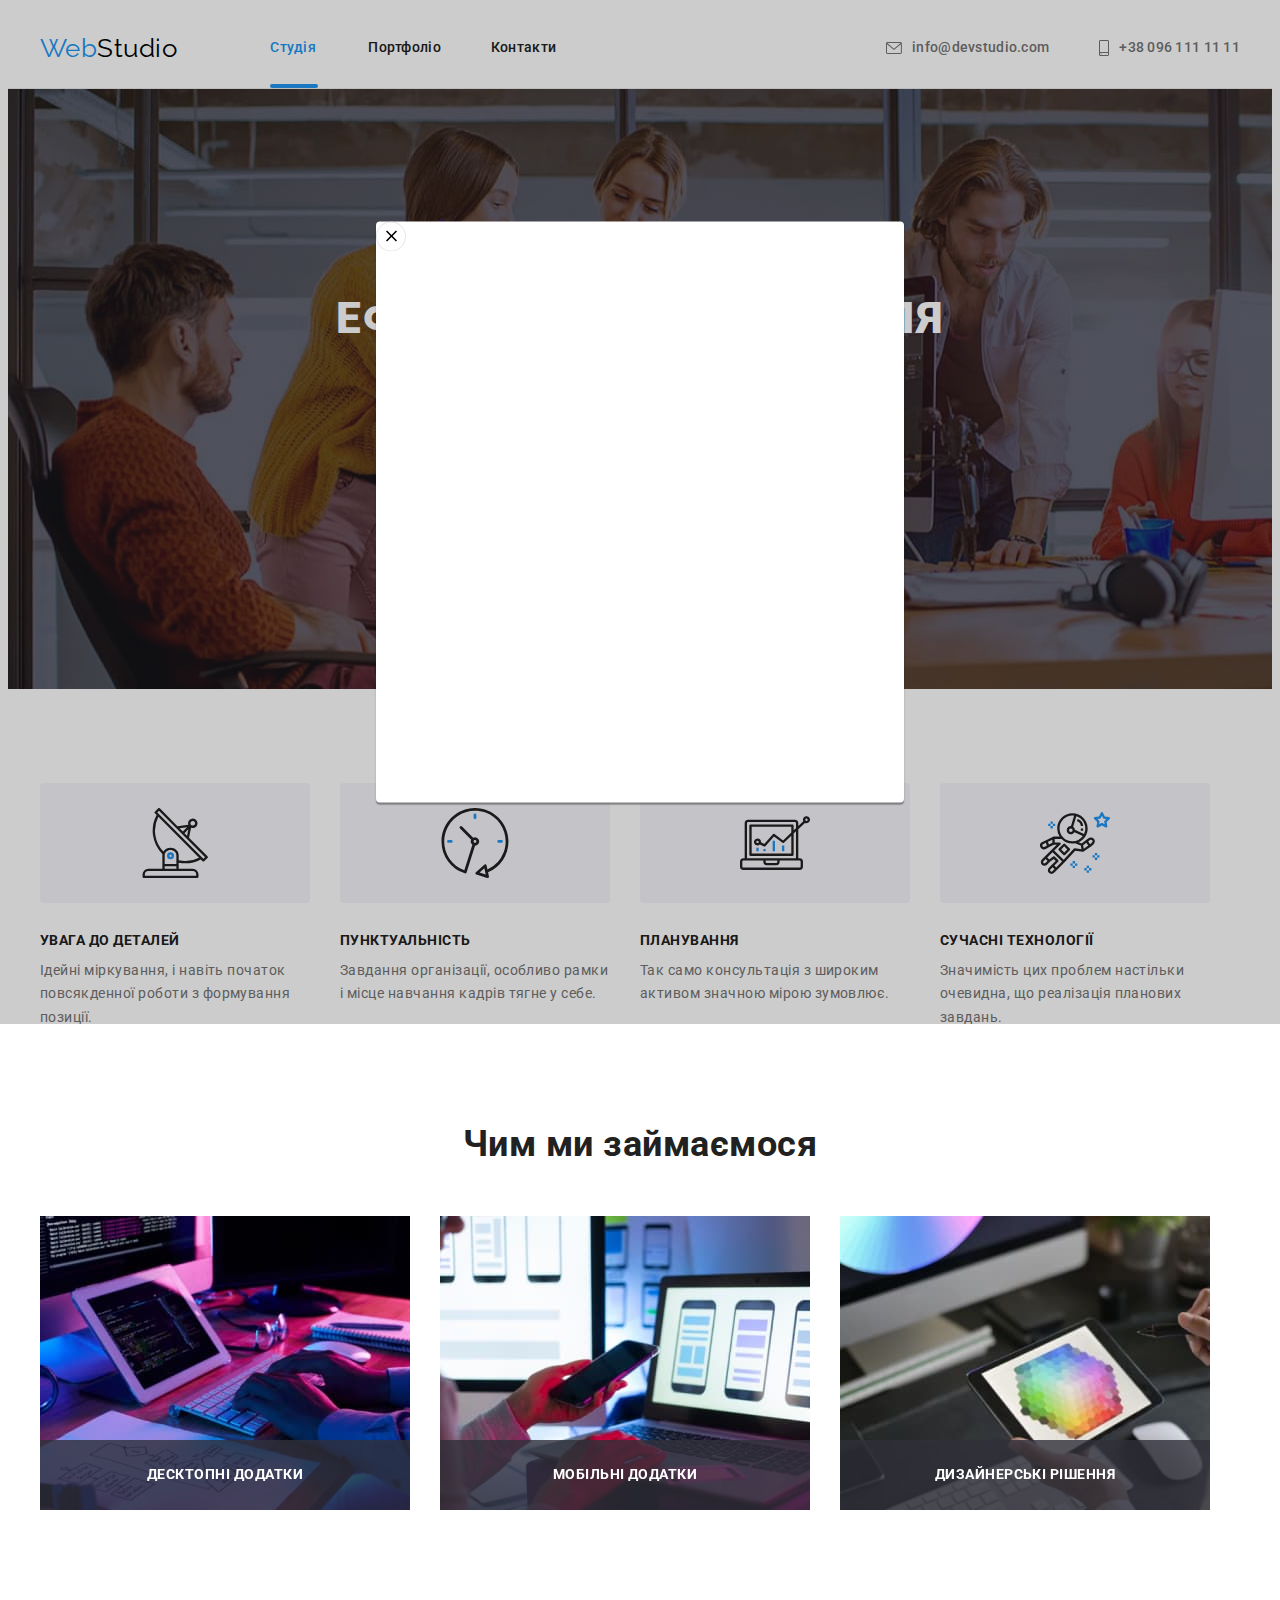
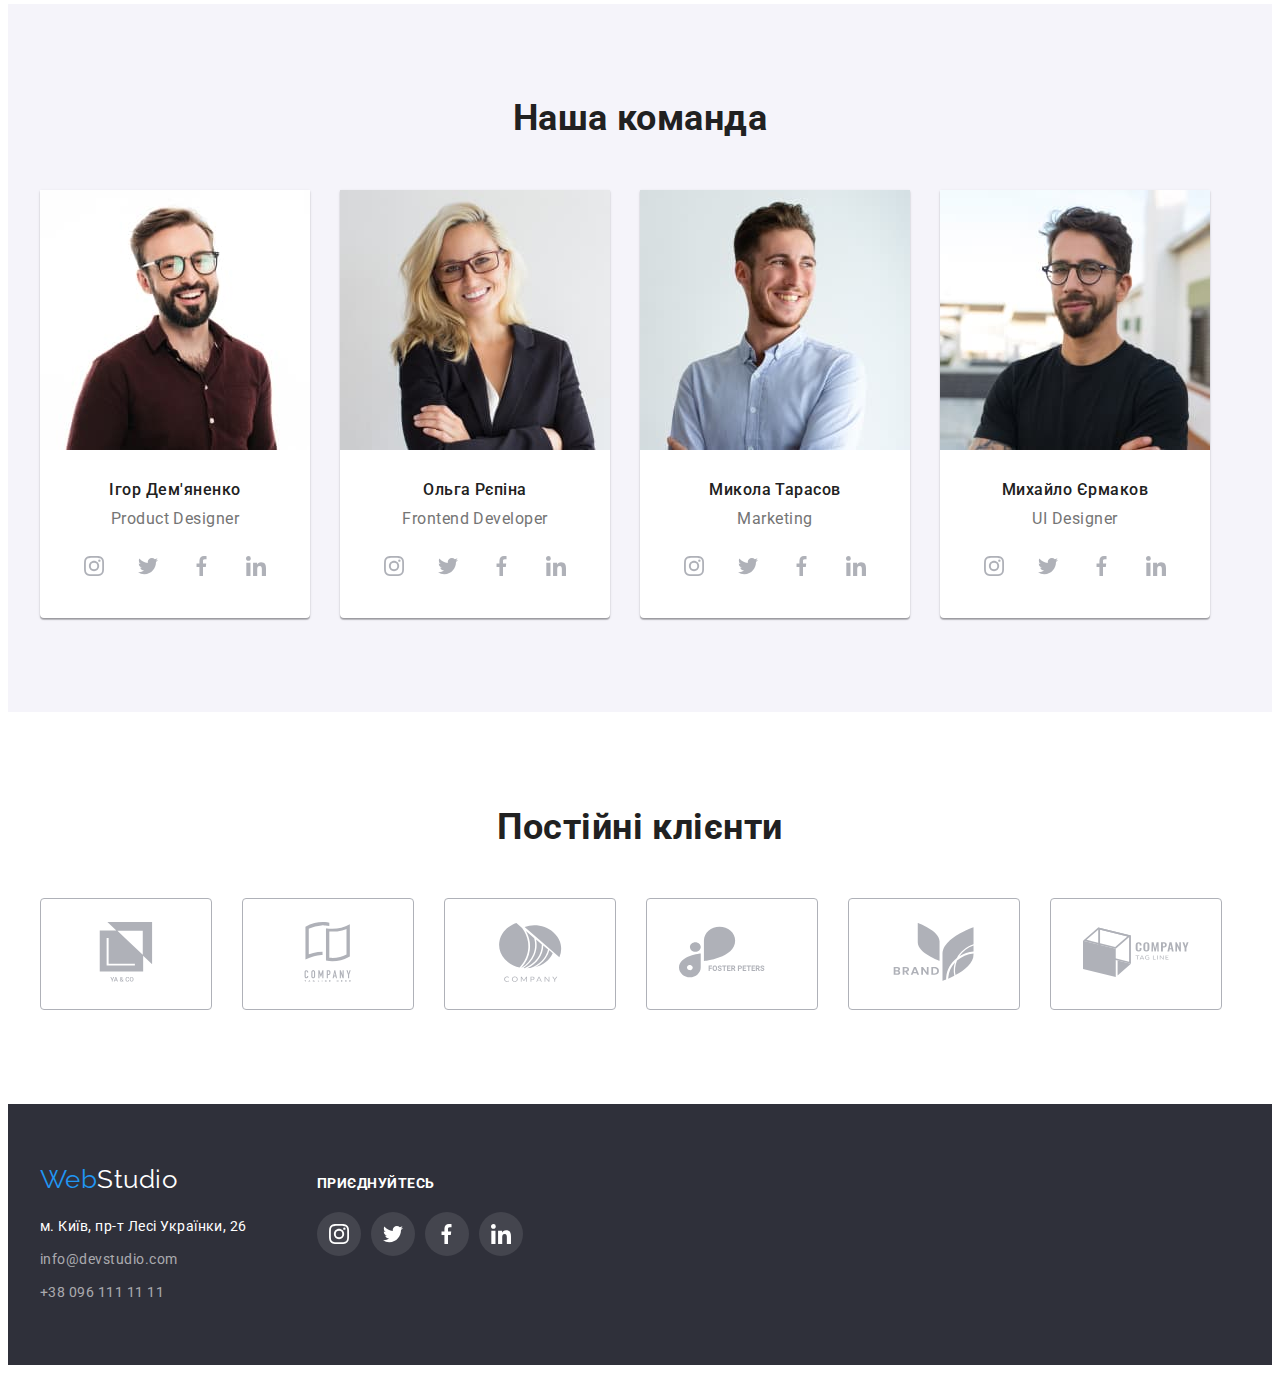
==== index.html @ 7e747784 "Сделал модальное окно с фоном. Поменял цвет у иконки непосредственно в файле   icons.svg" ====
<!DOCTYPE html>
<html lang="uk">

<head>
    <meta charset="UTF-8">
    <meta http-equiv="X-UA-Compatible" content="IE=edge">
    <meta name="viewport" content="width=device-width, initial-scale=1.0">
    <title>Студія</title>
    <link
        href="https://fonts.googleapis.com/css2?family=Raleway:wght@700&family=Roboto:wght@400;500;700;900&display=swap"
        rel="stylesheet">
    <link rel="stylesheet" href="https://cdnjs.cloudflare.com/ajax/libs/modern-normalize/1.1.0/modern-normalize.min.css"
        integrity="sha512-wpPYUAdjBVSE4KJnH1VR1HeZfpl1ub8YT/NKx4PuQ5NmX2tKuGu6U/JRp5y+Y8XG2tV+wKQpNHVUX03MfMFn9Q=="
        crossorigin="anonymous" referrerpolicy="no-referrer" />
    <link rel="stylesheet" href="./css/styles.css">
</head>

<body class="page">
    <header class="page-header">
        <div class="container container-header">
            <a href="/" class="logo">
                Web<span class="logo-black">Studio</span>
            </a>

            <nav class="nav-header">
                <ul class="site-nav">
                    <li class="item item-studio"><a href="./index.html" class="link-current">Студія</a></li>
                    <li class="item"><a href="./portfolio.html">Портфоліо</a></li>
                    <li class="item"><a href="#">Контакти</a></li>
                </ul>
            </nav>
            <ul class="contacts-list">
                <li class="item">
                    <a class="link-mail-header" href="mailto:info@devstudio.com">
                        <svg class="header-mail" width="16px" height="12px">
                            <use href="./images/icons.svg#envelope"></use>
                        </svg>info@devstudio.com
                    </a>
                </li>
                <li class="item">
                    <a href="tel:+380961111111"><svg class="header-tel" width="10px" height="16px">
                            <use href="./images/icons.svg#smartphone"></use>
                        </svg>+38 096 111 11 11</a>
                </li>
            </ul>
        </div>
    </header>

    <main>

        <section class="hero section">
            <div class="container">
                <h1 class="hero-title">Ефективні рішення для<br> вашого бізнесу</h1>
                <button class="hero-button" type="button">Замовити послугу</button>
            </div>
        </section>

        <section class="features section">
            <div class="container">
                <h2 hidden>Особливості</h2>
                <ul class="features-list">
                    <li class="feature-item">
                        <div class="feature-link">
                            <svg width="70px" height="70px">
                                <use href="./images/icons.svg#antenna"></use>
                            </svg>
                        </div>
                        <h3 class="title">УВАГА ДО ДЕТАЛЕЙ</h3>
                        <p class="text">
                            Ідейні міркування, і навіть початок повсякденної роботи з формування позиції.
                        </p>
                    </li>
                    <li class="feature-item">
                        <div class="feature-link">
                            <svg width="70px" height="70px">
                                <use href="./images/icons.svg#clock"></use>
                            </svg>
                        </div>
                        <h3 class="title">ПУНКТУАЛЬНІСТЬ</h3>
                        <p class="text">
                            Завдання організації, особливо рамки і місце навчання кадрів тягне у себе.
                        </p>
                    </li>
                    <li class="feature-item">
                        <div class="feature-link">
                            <svg width="70px" height="70px">
                                <use href="./images/icons.svg#diagram"></use>
                            </svg>
                        </div>
                        <h3 class="title">ПЛАНУВАННЯ</h3>
                        <p class="text">
                            Так само консультація з широким активом значною мірою зумовлює.
                        </p>
                    </li>
                    <li class="feature-item">
                        <div class="feature-link">
                            <svg width="70px" height="70px">
                                <use href="./images/icons.svg#astronaut"></use>
                            </svg>
                        </div>
                        <h3 class="title">СУЧАСНІ ТЕХНОЛОГІЇ</h3>
                        <p class="text">
                            Значимість цих проблем настільки очевидна, що реалізація планових завдань.
                        </p>
                    </li>
                </ul>
            </div>
        </section>

        <div class="backdrop-hero">
            <div class="modal-hero">
                <svg class="modal-close" width="30px" height="30px">
                    <use href="./images/icons.svg#close"></use>
                </svg></div>
        </div>

        <section class="section-works section">
            <div class="container">
                <h2 class="section-title">Чим ми займаємося</h2>
                <ul class="list-works">
                    <li class="item location-works-text">
                        <img class="img-works" src="./images/scheme.jpg" alt="схема" width="370">
                        <p class="works-text">десктопні додатки</p>
                    </li>
                    <li class="item location-works-text">
                        <img class="img-works" src="./images/smartphone.jpg" alt="смартфон" width="370">
                        <p class="works-text">мобільні додатки</p>
                    </li>
                    <li class="item location-works-text">
                        <img class="img-works" src="./images/colors.jpg" alt="кольори" width="370">
                        <p class="works-text">дизайнерські рішення</p>
                    </li>
                </ul>
            </div>
        </section>

        <section class="section-staff section">
            <div class="container">
                <h2 class="section-title">Наша команда</h2>
                <ul class="staff">
                    <li class="item">
                        <img class="img-team" src="./images/demyanenko.jpg" alt="Ігор Дем'яненко" width="270">
                        <div class="staff-demyanenko">
                            <h3 class="staff-title">Ігор Дем'яненко</h3>
                            <p lang="en" class="text">
                                Product Designer
                            </p>
                            <ul class="list-icon">
                                <li>
                                    <a class="link-icon" href="#">
                                        <svg class="staff-icon" width="20px" height="20px">
                                            <use href="./images/icons.svg#instagram"></use>
                                        </svg>
                                    </a>
                                </li>
                                <li>
                                    <a class="link-icon" href="#">
                                        <svg class="staff-icon" width="20px" height="20px">
                                            <use href="./images/icons.svg#twitter"></use>
                                        </svg>
                                    </a>
                                </li>
                                <li>
                                    <a class="link-icon" href="#">
                                        <svg class="staff-icon" width="20px" height="20px">
                                            <use href="./images/icons.svg#facebook"></use>
                                        </svg>
                                    </a>
                                </li>
                                <li>
                                    <a class="link-icon" href="#">
                                        <svg class="staff-icon" width="20px" height="20px">
                                            <use href="./images/icons.svg#linkedin"></use>
                                        </svg>
                                    </a>
                                </li>
                            </ul>
                        </div>
                    </li>
                    <li class="item">
                        <img class="img-team" src="./images/repina.jpg" alt="Ольга Рєпіна" width="270">
                        <div class="staff-repina">
                            <h3 class="staff-title">Ольга Рєпіна</h3>
                            <p lang="en" class="text">
                                Frontend Developer
                            </p>
                            <ul class="list-icon">
                                <li>
                                    <a class="link-icon" href="#">
                                        <svg class="staff-icon" width="20px" height="20px">
                                            <use href="./images/icons.svg#instagram"></use>
                                        </svg>
                                    </a>
                                </li>
                                <li>
                                    <a class="link-icon" href="#">
                                        <svg class="staff-icon" width="20px" height="20px">
                                            <use href="./images/icons.svg#twitter"></use>
                                        </svg>
                                    </a>
                                </li>
                                <li>
                                    <a class="link-icon" href="#">
                                        <svg class="staff-icon" width="20px" height="20px">
                                            <use href="./images/icons.svg#facebook"></use>
                                        </svg>
                                    </a>
                                </li>
                                <li>
                                    <a class="link-icon" href="#">
                                        <svg class="staff-icon" width="20px" height="20px">
                                            <use href="./images/icons.svg#linkedin"></use>
                                        </svg>
                                    </a>
                                </li>
                            </ul>
                        </div>
                    </li>
                    <li class="item">
                        <img class="img-team" src="./images/tarasov.jpg" alt="Микола Тарасов" width="270">
                        <div class="staff-tarasov">
                            <h3 class="staff-title">Микола Тарасов</h3>
                            <p lang="en" class="text">
                                Marketing
                            </p>
                            <ul class="list-icon">
                                <li>
                                    <a class="link-icon" href="#">
                                        <svg class="staff-icon" width="20px" height="20px">
                                            <use href="./images/icons.svg#instagram"></use>
                                        </svg>
                                    </a>
                                </li>
                                <li>
                                    <a class="link-icon" href="#">
                                        <svg class="staff-icon" width="20px" height="20px">
                                            <use href="./images/icons.svg#twitter"></use>
                                        </svg>
                                    </a>
                                </li>
                                <li>
                                    <a class="link-icon" href="#">
                                        <svg class="staff-icon" width="20px" height="20px">
                                            <use href="./images/icons.svg#facebook"></use>
                                        </svg>
                                    </a>
                                </li>
                                <li>
                                    <a class="link-icon" href="#">
                                        <svg class="staff-icon" width="20px" height="20px">
                                            <use href="./images/icons.svg#linkedin"></use>
                                        </svg>
                                    </a>
                                </li>
                            </ul>
                        </div>
                    </li>
                    <li class="item">
                        <img class="img-team" src="./images/ermakov.jpg" alt="Михайло Єрмаков" width="270">
                        <div class="staff-ermakov">
                            <h3 class="staff-title">Михайло Єрмаков</h3>
                            <p lang="en" class="text">
                                UI Designer
                            </p>
                            <ul class="list-icon">
                                <li>
                                    <a class="link-icon" href="#">
                                        <svg class="staff-icon" width="20px" height="20px">
                                            <use href="./images/icons.svg#instagram"></use>
                                        </svg>
                                    </a>
                                </li>
                                <li>
                                    <a class="link-icon" href="#">
                                        <svg class="staff-icon" width="20px" height="20px">
                                            <use href="./images/icons.svg#twitter"></use>
                                        </svg>
                                    </a>
                                </li>
                                <li>
                                    <a class="link-icon" href="#">
                                        <svg class="staff-icon" width="20px" height="20px">
                                            <use href="./images/icons.svg#facebook"></use>
                                        </svg>
                                    </a>
                                </li>
                                <li>
                                    <a class="link-icon" href="#">
                                        <svg class="staff-icon" width="20px" height="20px">
                                            <use href="./images/icons.svg#linkedin"></use>
                                        </svg>
                                    </a>
                                </li>
                            </ul>
                        </div>
                    </li>
                </ul>
            </div>
        </section>

        <section class="section-clients section">
            <div class="container">
                <h2 class="clients-title">Постійні клієнти</h2>
                <ul class="list-clients">
                    <li>
                        <a class="clients-link" href="#">
                            <svg class="clients-icon" width="106px" height="60px">
                                <use href="./images/icons.svg#yaco"></use>
                            </svg>
                        </a>
                    </li>
                    <li>
                        <a class="clients-link" href="#">
                            <svg class="clients-icon" width="106px" height="60px">
                                <use href="./images/icons.svg#tag-company"></use>
                            </svg>
                        </a>
                    </li>
                    <li>
                        <a class="clients-link" href="#">
                            <svg class="clients-icon" width="106px" height="60px">
                                <use href="./images/icons.svg#ellipse-company"></use>
                            </svg>
                        </a>
                    </li>
                    <li>
                        <a class="clients-link" href="#">
                            <svg class="clients-icon" width="106px" height="60px">
                                <use href="./images/icons.svg#foster"></use>
                            </svg>
                        </a>
                    </li>
                    <li>
                        <a class="clients-link" href="#">
                            <svg class="clients-icon" width="106px" height="60px">
                                <use href="./images/icons.svg#brand"></use>
                            </svg>
                        </a>
                    </li>
                    <li>
                        <a class="clients-link" href="#">
                            <svg class="clients-icon" width="106px" height="60px">
                                <use href="./images/icons.svg#tag-line"></use>
                            </svg>
                        </a>
                    </li>
                </ul>
            </div>
        </section>

    </main>

    <footer class="section-footer">
        <div class="container footer-container">
            <div class="footer-contacts">
                <a href="" class="logo logo-footer">
                    Web<span class="logo-white">Studio</span>
                </a>
                <address class="footer-address">

                    <ul class="list-contacts">
                        <li class="footer-map">
                            <a href="https://goo.gl/maps/t1buDER9LV2HcAk2A" target="_blank" rel="noopener noreferrer"
                                class="link-map">м. Київ,
                                пр-т Лесі Українки, 26</a>
                        </li>
                        <li class="footer-mail">
                            <a href="mailto:info@devstudio.com" class="link">info@devstudio.com</a>
                        </li>
                        <li class="footer-phone">
                            <a href="tel:+380961111111" class="link">+38 096 111 11 11</a>
                        </li>
                    </ul>

                </address>
            </div>
            <div>
                <p class="footer-title">приєднуйтесь</p>
                <ul class="footer-list-icon">
                    <li>
                        <a class="footer-link-icon" href="#">
                            <svg class="footer-icon" width="20px" height="20px">
                                <use href="./images/icons.svg#instagram"></use>
                            </svg>
                        </a>
                    </li>
                    <li>
                        <a class="footer-link-icon" href="#">
                            <svg class="footer-icon" width="20px" height="20px">
                                <use href="./images/icons.svg#twitter"></use>
                            </svg>
                        </a>
                    </li>
                    <li>
                        <a class="footer-link-icon" href="#">
                            <svg class="footer-icon" width="20px" height="20px">
                                <use href="./images/icons.svg#facebook"></use>
                            </svg>
                        </a>
                    </li>
                    <li>
                        <a class="footer-link-icon" href="#">
                            <svg class="footer-icon" width="20px" height="20px">
                                <use href="./images/icons.svg#linkedin"></use>
                            </svg>
                        </a>
                    </li>
                </ul>
            </div>
        </div>
    </footer>

</body>

</html>
---- css/styles.css ----
/* цвет основного текста #212121 */
/* вторичный цвет текста #757575 */
:root {
    --primary-text-color: #757575;
    --title-text-color: #212121;
    --accent-color: #2196F3;
    --button-bg-color: #F5F4FA;
    --button-accent-color: #FFFFFF;
    --hero-bg-color: #2F303A;
    --primary-white-color: #F5F5F5;
    --overlay-hero: rgba(47, 48, 58, 0.4);
    --icon-feature: #F5F4FA;
    --icon-staff: #AFB1B8;
    --icon-bg-hover: #2196F3;
    --icon-accent: #FFFFFF;
}

h1,
h2,
h3,
h4,
h5,
h6,
p {
    margin: 0;
}

.img-works,
.img-team,
.img-filter {
    display: block;
}

ul {
    margin: 0;
    padding: 0;
    list-style: none;
}

.section {
    padding-top: 94px;
    padding-bottom: 94px;
}

.page {
    color: var(--primary-text-color);

    font-family: Roboto, sans-serif;
    letter-spacing: 0.03em;
}

.container {
    width: 1200px;
    padding-left: 15px;
    padding-right: 15px;
    margin: 0 auto;
}

.logo {
    color: var(--accent-color);

    font-family: Raleway, sans-serif;

    font-size: 26px;
    line-height: 1.19;

    text-decoration: none;
}

.logo .logo-black {
    color: #000000;
}

.logo .logo-white {
    color: #FFFFFF;
}

/* Site nav */

.page-header {
    border-bottom: 1px solid #ECECEC;
}

.container-header {
    display: flex;
    align-items: center;
}

.nav-header {
    margin-left: 93px;
}

.site-nav {
    display: flex;
}

.site-nav .item:not(:last-child) {
    margin-right: 50px;
}

.site-nav a {
    display: block;
    padding-top: 32px;
    padding-bottom: 28px;
    color: var(--title-text-color);

    font-weight: 500;
    font-size: 14px;
    line-height: 1.14;
    letter-spacing: 0.02em;

    text-decoration: none;

    transition-property: color;
    transition-duration: 250ms;
    transition-timing-function: cubic-bezier(0.4, 0, 0.2, 1);
}

.site-nav a:hover,
.site-nav a:focus,
.site-nav a:active {
    color: var(--accent-color);
    outline: none;
}

.site-nav .link-current {
    color: var(--accent-color);
}

.item-studio::after {
    content: "";
    width: 48px;
    height: 4px;
    background-size: contain;
}

.item-portfolio::after {
    content: "";
    width: 78px;
    height: 4px;
    background-size: contain;
}

.item-portfolio::after,
.item-studio::after {
    background-image: url(../images/hover.svg);
    display: block;
}

.contacts-list {
    display: flex;
    margin-left: auto;
}

.contacts-list .item+.item {
    margin-left: 50px;
}

.contacts-list a {
    display: flex;
    align-items: center;
    padding-top: 32px;
    padding-bottom: 32px;
    color: var(--primary-text-color);

    font-weight: 500;
    font-size: 14px;
    line-height: 1.14;
    letter-spacing: 0.02em;

    text-decoration: none;

    transition-property: color;
    transition-duration: 250ms;
    transition-timing-function: cubic-bezier(0.4, 0, 0.2, 1);
}

.header-mail,
.header-tel {
    fill: var(--primary-text-color);
    margin-right: 10px;

    transition-property: fill;
    transition-duration: 250ms;
    transition-timing-function: cubic-bezier(0.4, 0, 0.2, 1);
}

.contacts-list a:hover,
.contacts-list a:focus,
.contacts-list a:active {
    color: var(--accent-color);
    outline: none;
}

.contacts-list a:hover .header-mail,
.contacts-list a:hover .header-tel {
    fill: currentColor;
}

.contacts-list a:focus .header-mail,
.contacts-list a:focus .header-tel {
    fill: currentColor;
}

/* Hero */

.hero {
    max-width: 1600px;
    margin-left: auto;
    margin-right: auto;
    background-image: linear-gradient(to right,
            var(--overlay-hero),
            var(--overlay-hero)),
        url(../images/discussion.jpg);
    background-color: var(--hero-bg-color);
    text-align: center;
    padding-top: 200px;
    padding-bottom: 200px;
}

.hero-title {
    margin-bottom: 30px;
    color: var(--button-accent-color);

    font-weight: 900;
    font-size: 44px;
    line-height: 1.36;

    text-align: center;
    letter-spacing: 0.06em;
    text-transform: uppercase;
}

.hero-button {
    border-radius: 4px;
    padding: 10px 32px;
    min-width: 216px;
    border: 0px;

    font-weight: 700;
    font-size: 16px;
    line-height: 1.87;

    letter-spacing: 0.06em;

    cursor: pointer;
}

/* Features */

.features-list {
    display: flex;
}

.feature-item {
    width: 270px;
}

.features-list .feature-item+.feature-item {
    margin-left: 30px;
}

.feature-link {
    display: flex;
    align-items: center;
    justify-content: center;
    padding: 25px 100px;
    margin-bottom: 30px;

    background: var(--icon-feature);
    border-radius: 4px;
}

.features-list .title {
    margin-bottom: 10px;
    color: var(--title-text-color);

    font-size: 14px;
    line-height: 1.14;
}

.features-list .text {

    font-weight: 400;
    font-size: 14px;
    line-height: 1.71;
}

.backdrop-hero {
    position: fixed;
    top: 0;
    left: 0;
    width: 100%;
    height: 1024px;
    background-color: rgba(0, 0, 0, 0.2);
}

.modal-hero {
    position: absolute;

    top: 50%;
    left: 50%;

    transform: translate(-50%, -50%);

    width: 528px;
    height: 581px;
    border-radius: 4px;

    background-color: var(--button-accent-color);
    
    box-shadow: 0px 2px 1px rgba(0, 0, 0, 0.2), 0px 1px 1px rgba(0, 0, 0, 0.14), 0px 1px 3px rgba(0, 0, 0, 0.12);
}

/* works and Staff */

.section-works {
    padding-top: 0px;
}

.list-works {
    display: flex;
}

.list-works .item+.item {
    margin-left: 30px;
}

.list-works .item {
    display: block;
}

.location-works-text {
    position: relative;
}

.works-text {
    color: var(--icon-accent);
    padding: 27px 0px;

    font-family: Roboto;
    font-weight: 700;
    font-size: 14px;
    line-height: 1.14;
    text-transform: uppercase;
    background-color: rgba(47, 48, 58, 0.8);

    width: 370px;
    
    text-align: center;

    position: absolute;
    bottom: 0px;
}

.section-staff {
    background-color: var(--button-bg-color);
}

.section-title {
    margin-bottom: 50px;
    color: var(--title-text-color);

    font-size: 36px;
    line-height: 1.16;
    text-align: center;
}

.staff {
    display: flex;
    gap: 30px;
}

.staff .item {
    background: #FFFFFF;

    box-shadow: 0px 1px 3px rgba(0, 0, 0, 0.12), 0px 1px 1px rgba(0, 0, 0, 0.14), 0px 2px 1px rgba(0, 0, 0, 0.2);
    border-radius: 0px 0px 4px 4px;
    text-align: center;
}

.staff-demyanenko,
.staff-tarasov,
.staff-repina,
.staff-ermakov {
    padding: 30px 0px;
}

.staff .staff-title {
    margin-bottom: 10px;

    color: var(--title-text-color);

    font-weight: 500;
    font-size: 16px;
    line-height: 1.19;

}

.staff .text {
    font-weight: 400;
    font-size: 16px;
    line-height: 1.19;
    margin-bottom: 16px;
}

.list-icon {
    display: flex;
    gap: 10px;
    justify-content: center;
}

.staff-icon {
    fill: var(--icon-staff);

    transition-property: fill;
    transition-duration: 250ms;
    transition-timing-function: cubic-bezier(0.4, 0, 0.2, 1);
}

.link-icon {
    width: 44px;
    height: 44px;
    background-color: #FFFFFF;
    border-radius: 50%;
    display: flex;
    align-items: center;
    justify-content: center;

    transition-property: background-color;
    transition-duration: 250ms;
    transition-timing-function: cubic-bezier(0.4, 0, 0.2, 1);
}

.link-icon:hover,
.link-icon:focus {
    background-color: var(--icon-bg-hover);
    outline: none;
}

.link-icon:hover .staff-icon {
    fill: var(--icon-accent);
}

.link-icon:focus .staff-icon {
    fill: var(--icon-accent);
}

/* Clients */

.clients-title {
    color: var(--title-text-color);

    font-weight: 700;
    font-size: 36px;
    line-height: 1.17;
    text-align: center;
    margin-bottom: 50px;
}

.list-clients {
    display: flex;
    gap: 30px;
}

.clients-link {
    display: block;
    border: 1px solid var(--icon-staff);
    text-align: center;
    padding: 23px 32px;
    border-radius: 4px;

    transition-property: border;
    transition-duration: 250ms;
    transition-timing-function: cubic-bezier(0.4, 0, 0.2, 1);

}

.clients-link:hover,
.clients-link:focus {
    border: 1px solid var(--accent-color);
    outline: none;
}

.clients-icon {
    fill: var(--icon-staff);
    transition-property: fill;
    transition-duration: 250ms;
    transition-timing-function: cubic-bezier(0.4, 0, 0.2, 1);
}

.clients-link:hover .clients-icon {
    fill: var(--accent-color);
}

.clients-link:focus .clients-icon {
    fill: var(--accent-color);
}

/* Button */

.button {
    display: inline-block;
    padding: 6px 22px;
    border-radius: 4px;
    border: 0px;
    color: var(--title-text-color);
    background-color: var(--button-bg-color);

    font-weight: 500;
    font-size: 16px;
    line-height: 1.62;

    letter-spacing: 0.03em;
    cursor: pointer;

    transition-property: color, background-color, box-shadow;
    transition-duration: 250ms;
    transition-timing-function: cubic-bezier(0.4, 0, 0.2, 1);
}

.button:hover,
.button:focus,
.button:active {
    color: var(--button-accent-color);
    background-color: var(--accent-color);
    box-shadow: 0px 2px 2px rgba(0, 0, 0, 0.12), 0px 1px 2px rgba(0, 0, 0, 0.08), 0px 3px 1px rgba(0, 0, 0, 0.1);
    outline: none;
}

.hero-button {
    color: var(--button-accent-color);
    background-color: var(--accent-color);
    outline: none;
}

.button-all {
    padding: 6px 25px;
    min-width: 73px;
}



/* filter */

.filter a {
    text-decoration: none;
}

.filter-link {
    transition-property: box-shadow;
    transition-duration: 250ms;
    transition-timing-function: cubic-bezier(0.4, 0, 0.2, 1);
}

.filter-link:hover,
.filter-link:focus {
    display: block;
    box-shadow: 1px 4px 6px rgba(0, 0, 0, 0.16), 0px 4px 4px rgba(0, 0, 0, 0.06), 0px 1px 1px rgba(0, 0, 0, 0.12);
    outline: none;
}

.filter-title {
    margin-bottom: 4px;
    color: var(--title-text-color);

    font-size: 18px;
    line-height: 2;

    letter-spacing: 0.06em;
}

.filter-text {
    color: var(--primary-text-color);

    font-weight: 400;
    font-size: 16px;
    line-height: 1.87;
    text-decoration: none;
}

.filter-list {
    display: flex;
    justify-content: center;
    gap: 8px;
    margin-bottom: 34px;
}

.filter-images {
    display: flex;
    flex-wrap: wrap;
    gap: 30px;
}

.technoqrack,
.star,
.seafood,
.prime,
.boxes,
.borders,
.edition,
.lab,
.business {
    padding: 20px 24px;
    border-right: 1px solid #EEEEEE;
    border-bottom: 1px solid #EEEEEE;
    border-left: 1px solid #EEEEEE;
}

/* Footer */

.section-footer {
    padding-top: 60px;
    padding-bottom: 60px;
    background-color: var(--hero-bg-color);
}

.footer-container {
    display: flex;
    align-items: baseline;
}

.footer-contacts {
    margin-right: 70px;
}

.logo-footer {
    display: block;
    margin-bottom: 20px;
}

.list-contacts a {
    text-decoration: none;
}

.footer-map,
.footer-mail {
    margin-bottom: 9px;
}

.list-contacts .link-map {
    color: var(--button-accent-color);

    transition-property: color;
    transition-duration: 250ms;
    transition-timing-function: cubic-bezier(0.4, 0, 0.2, 1);
}

.list-contacts .link {
    color: rgba(255, 255, 255, 0.6);

    transition-property: color;
    transition-duration: 250ms;
    transition-timing-function: cubic-bezier(0.4, 0, 0.2, 1);
}

.link-map:hover,
.link:hover,
.link-map:focus,
.link:focus {
    color: var(--accent-color);
}

.list-contacts .link-map,
.list-contacts .link {

    font-style: normal;
    font-weight: 400;
    font-size: 14px;
    line-height: 1.71;
}

.footer-title {
    color: var(--icon-accent);
    font-family: Roboto;
    font-weight: 700;
    font-size: 14px;
    line-height: 1.14;
    text-transform: uppercase;

    margin-bottom: 20px;
}

.footer-list-icon {
    display: flex;
    gap: 10px;
}

.footer-link-icon {
    width: 44px;
    height: 44px;
    background-color: rgba(255, 255, 255, 0.1);
    border-radius: 50%;
    display: flex;
    align-items: center;
    justify-content: center;

    transition-property: background-color;
    transition-duration: 250ms;
    transition-timing-function: cubic-bezier(0.4, 0, 0.2, 1);
}

.footer-icon {
    fill: var(--icon-accent);
}

.footer-link-icon:hover,
.footer-link-icon:focus {
    background-color: var(--icon-bg-hover);
    outline: none;
}
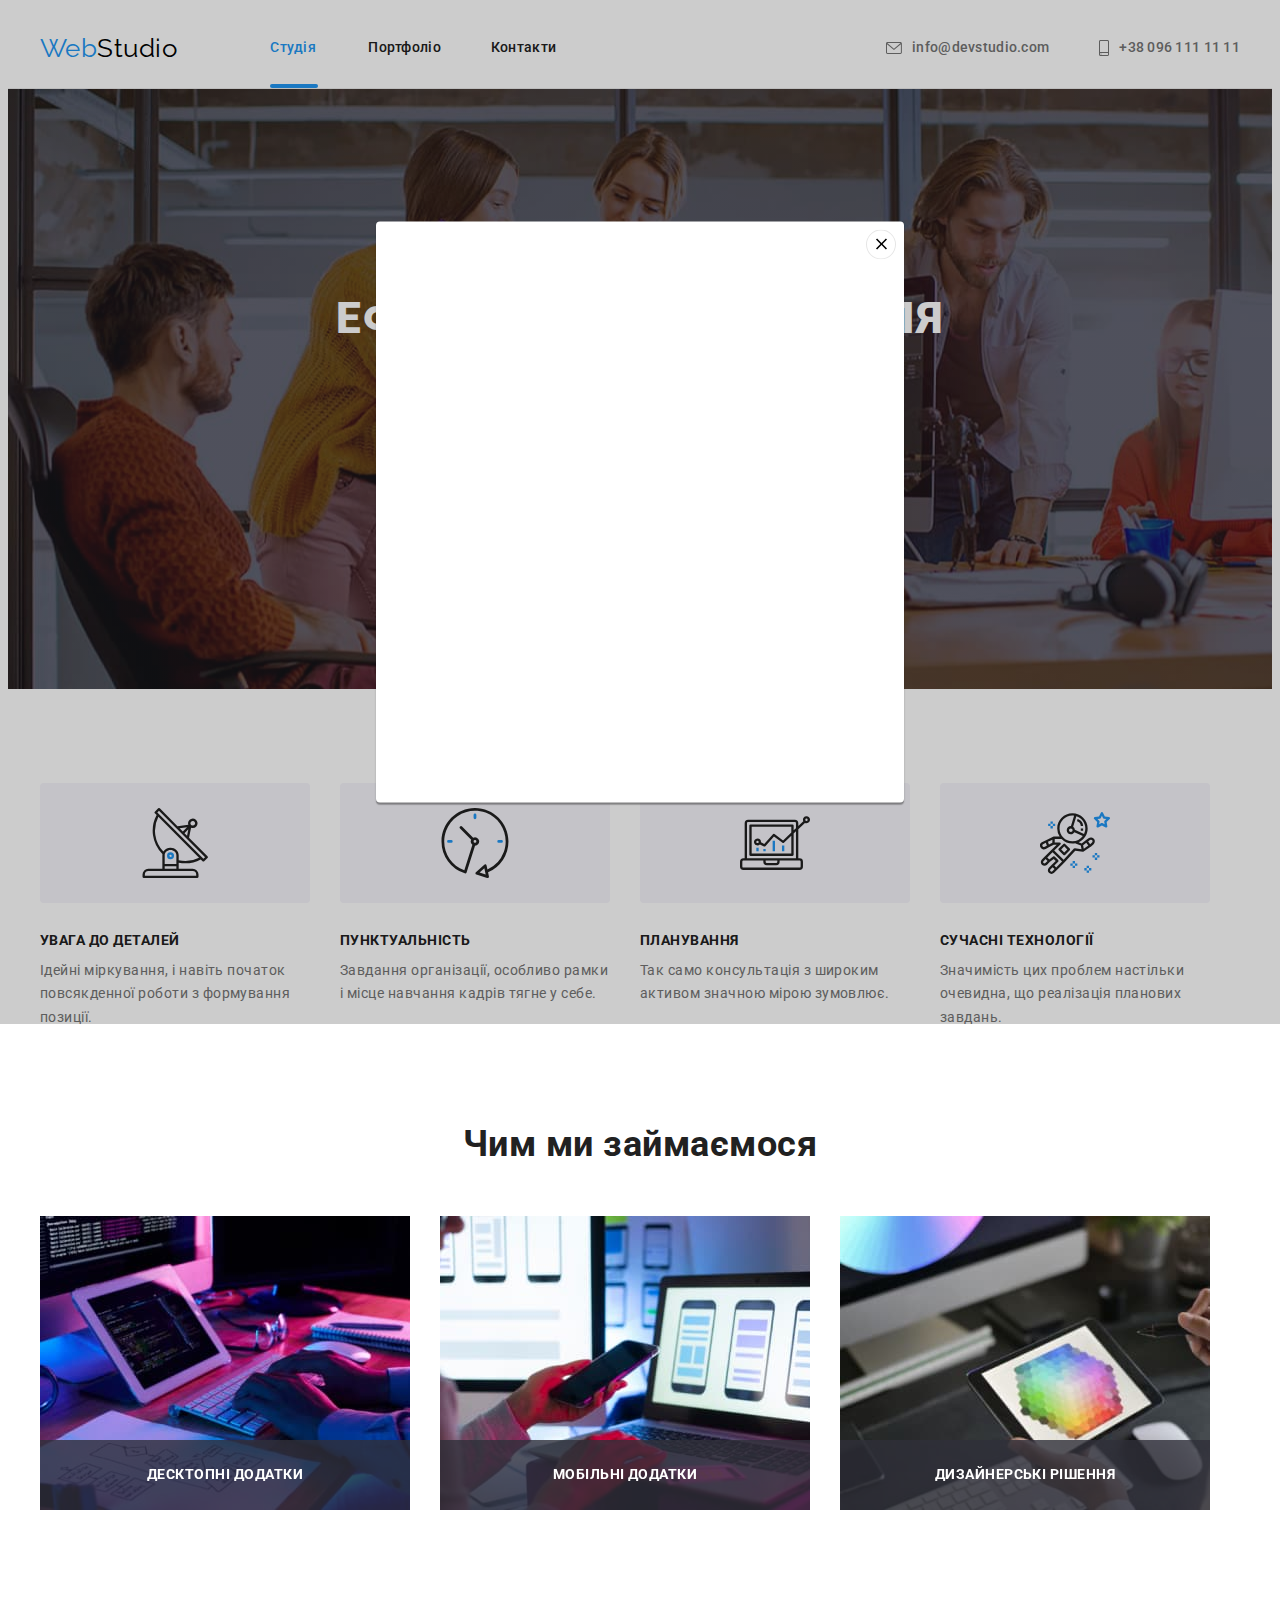
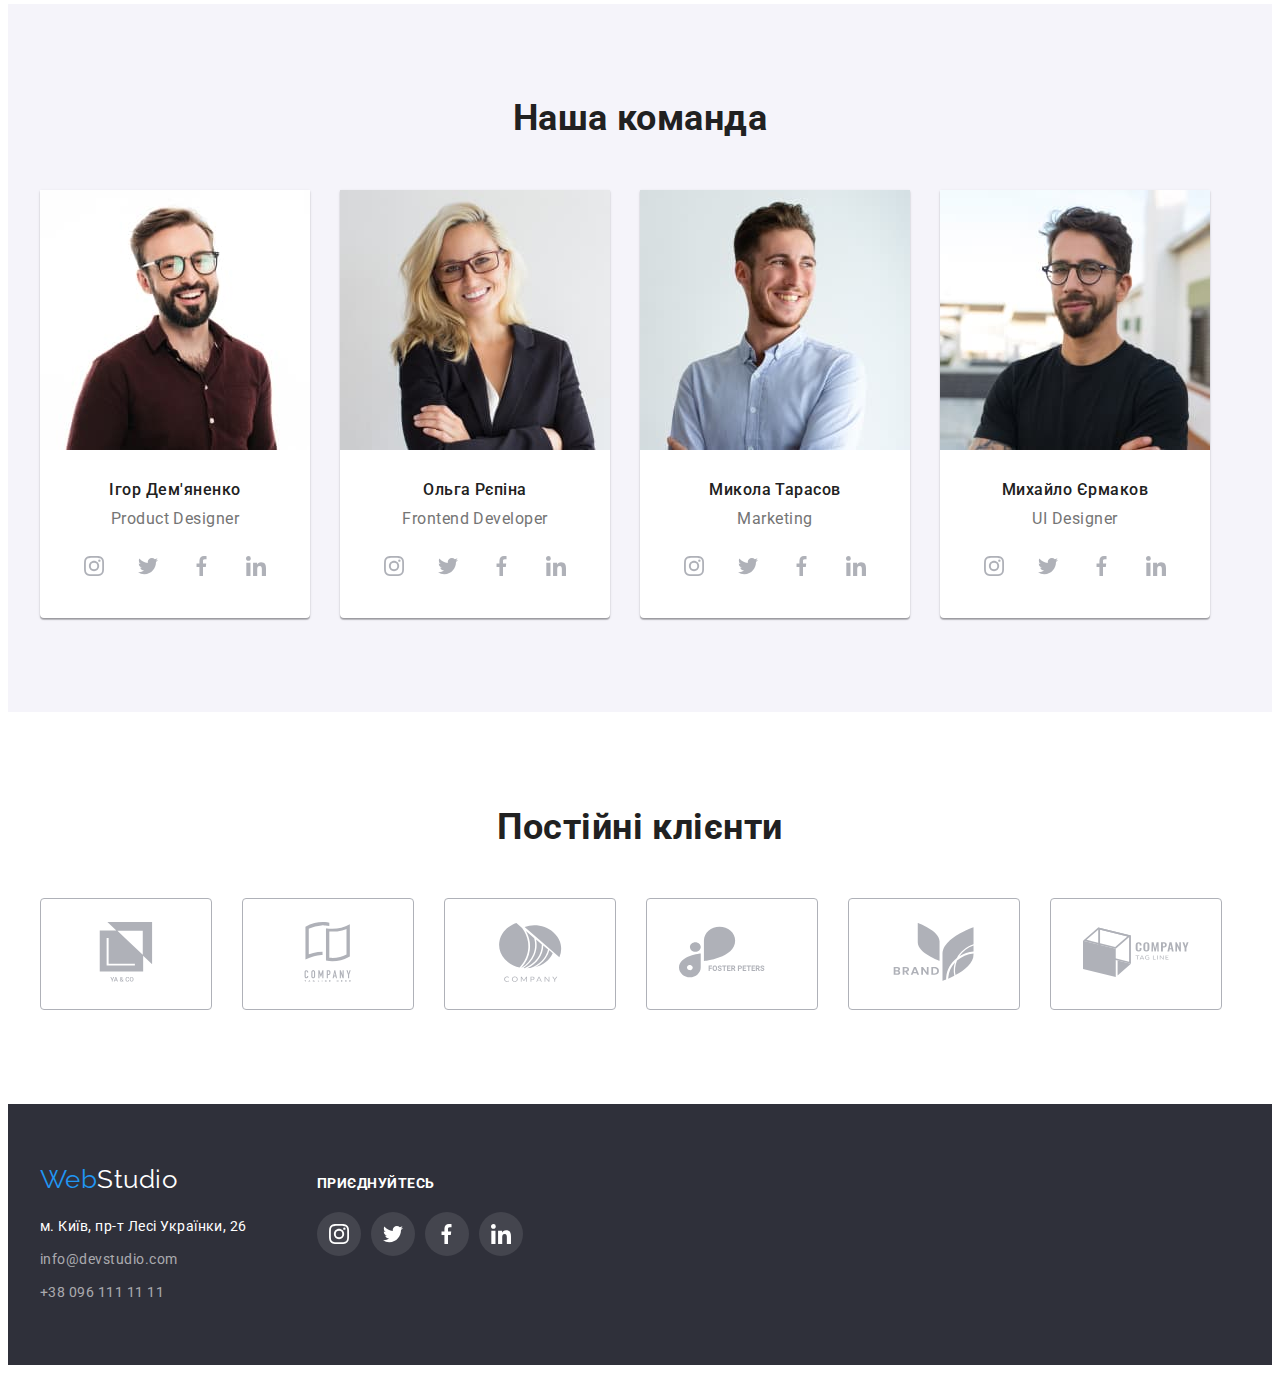
==== commit c82a3bdd: "Подвинул кнопку в модальном окне" ====
--- a/index.html
+++ b/index.html
@@ -109,9 +109,12 @@
 
         <div class="backdrop-hero">
             <div class="modal-hero">
-                <svg class="modal-close" width="30px" height="30px">
-                    <use href="./images/icons.svg#close"></use>
-                </svg></div>
+                <button class="button-modal" type="button">
+                    <svg width="30px" height="30px">
+                        <use href="./images/icons.svg#close"></use>
+                    </svg>
+                </button>
+            </div>
         </div>
 
         <section class="section-works section">
--- a/css/styles.css
+++ b/css/styles.css
@@ -312,6 +312,18 @@
     box-shadow: 0px 2px 1px rgba(0, 0, 0, 0.2), 0px 1px 1px rgba(0, 0, 0, 0.14), 0px 1px 3px rgba(0, 0, 0, 0.12);
 }
 
+.button-modal {
+    position: absolute;
+
+    top: 8px;
+    right: 8px;
+
+    padding: 0px;
+    border: 0px;
+
+    background-color: var(--button-accent-color);
+}
+
 /* works and Staff */
 
 .section-works {
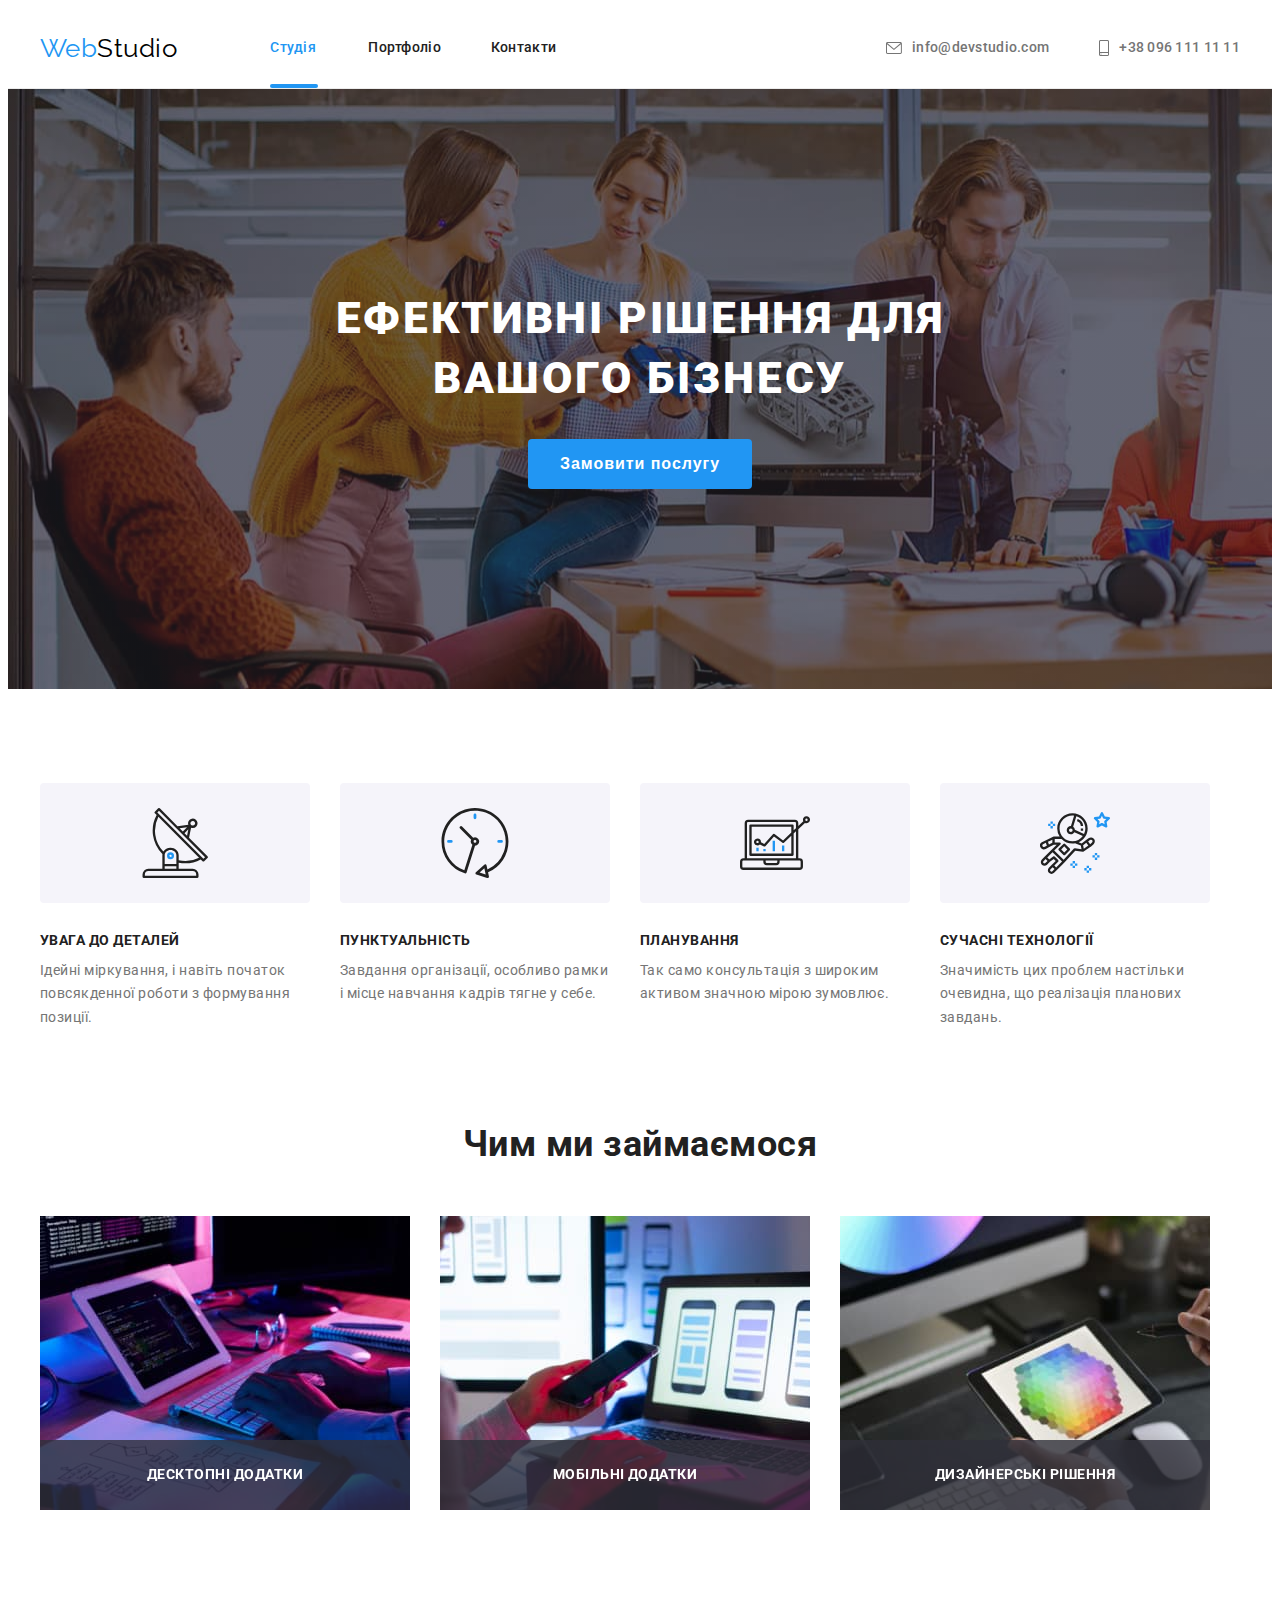
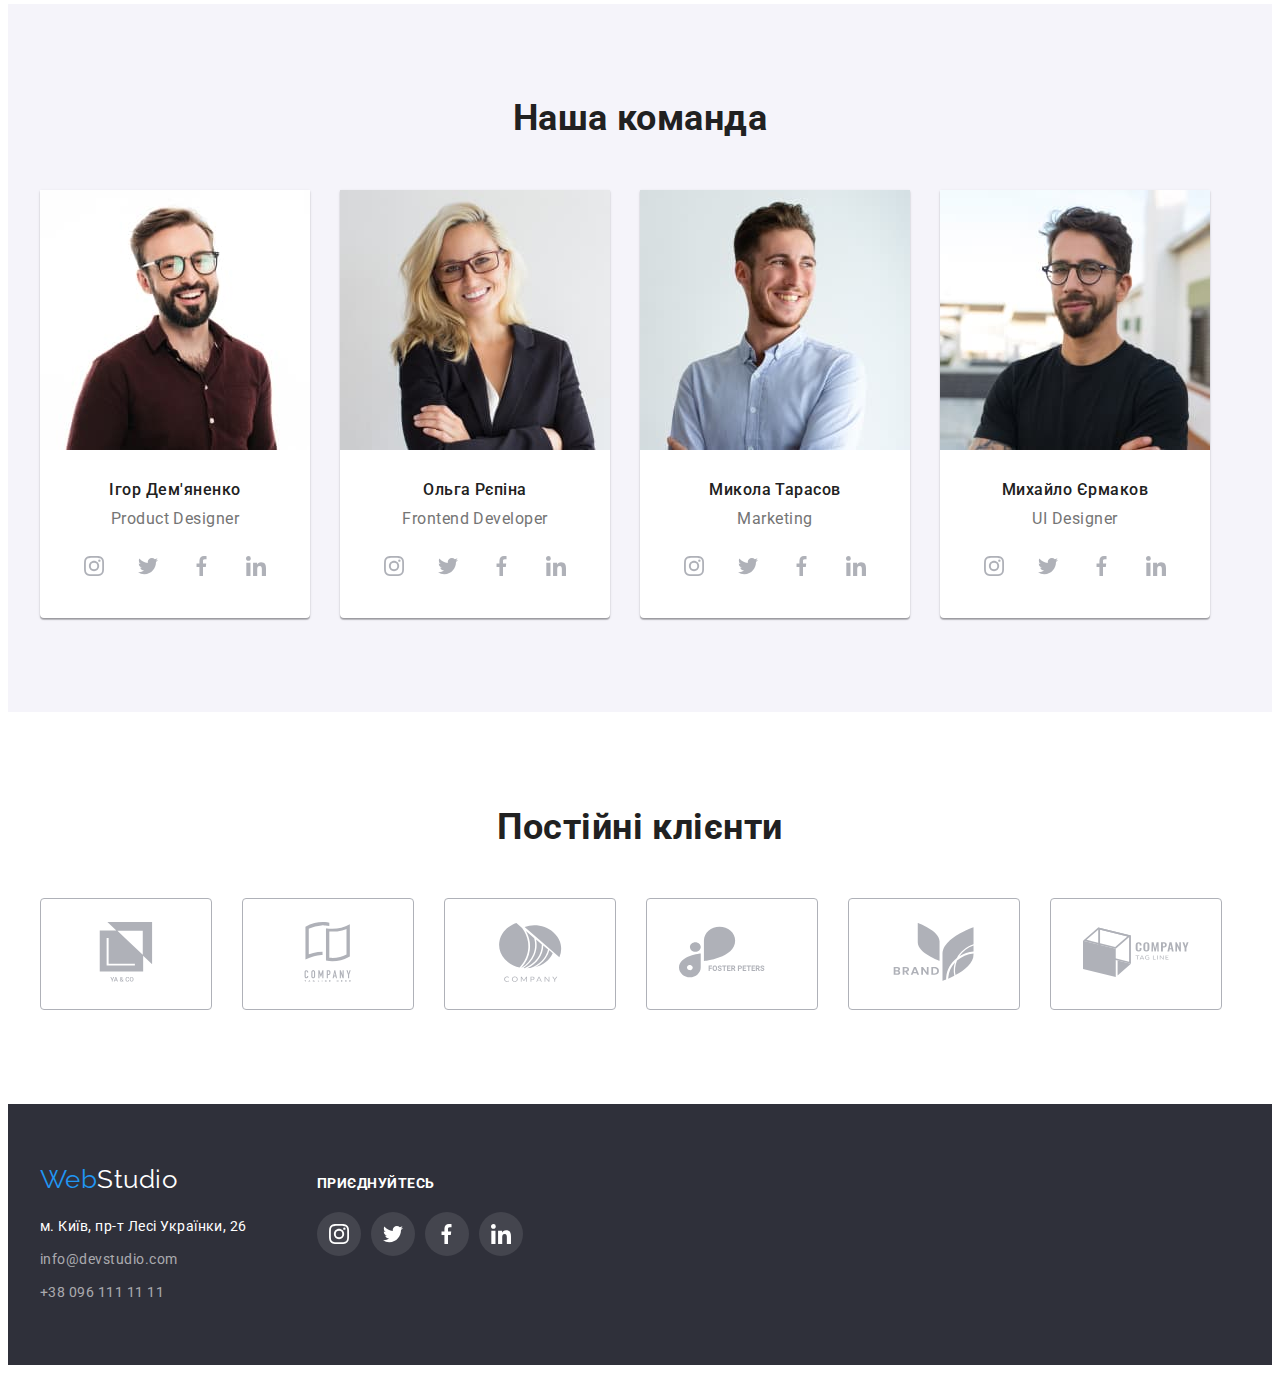
==== commit c9c777b3: "Недописал немного Скрипт для Модального окна" ====
--- a/index.html
+++ b/index.html
@@ -107,7 +107,7 @@
             </div>
         </section>
 
-        <div class="backdrop-hero">
+        <div class="backdrop is-hidden">
             <div class="modal-hero">
                 <button class="button-modal" type="button">
                     <svg width="30px" height="30px">
@@ -116,6 +116,21 @@
                 </button>
             </div>
         </div>
+
+        <script>
+            const refs = {
+                openModalBtn: document.querySelector("[data-open-modal]"),
+                closeModalBtn: document.querySelector("[data-close-modal]"),
+                backdrop: document.querySelector("[data-backdrop]"),
+            };
+
+            refs.openModalBtn.addEventListener("click", toggleModal);
+            refs.closeModalBtn.addEventListener("click", toggleModal);
+
+            refs.backdrop.addEventListener("click", logBackdropClick);
+
+            function toggleModal
+        </script>
 
         <section class="section-works section">
             <div class="container">
--- a/css/styles.css
+++ b/css/styles.css
@@ -286,13 +286,18 @@
     line-height: 1.71;
 }
 
-.backdrop-hero {
+.backdrop {
     position: fixed;
     top: 0;
     left: 0;
     width: 100%;
     height: 1024px;
     background-color: rgba(0, 0, 0, 0.2);
+}
+
+.backdrop.is-hidden {
+    opacity: 0;
+    pointer-events: none;
 }
 
 .modal-hero {
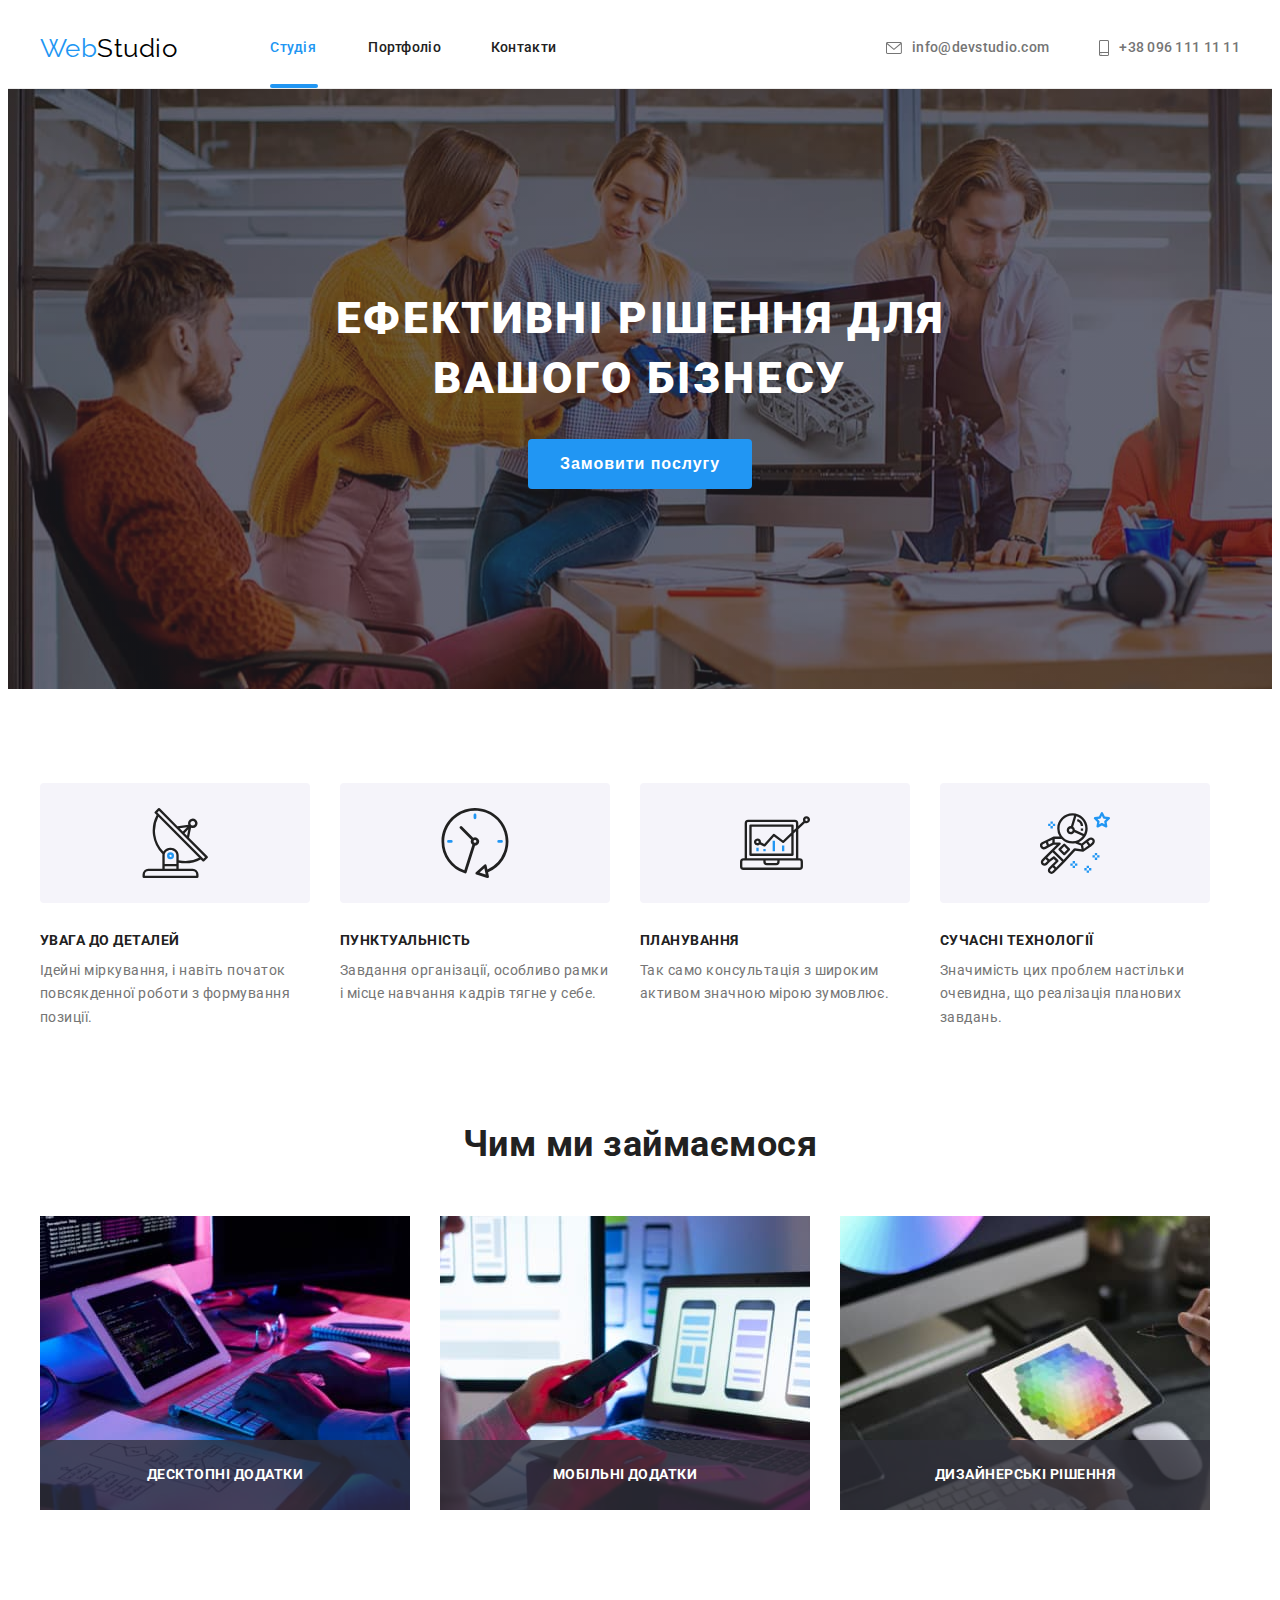
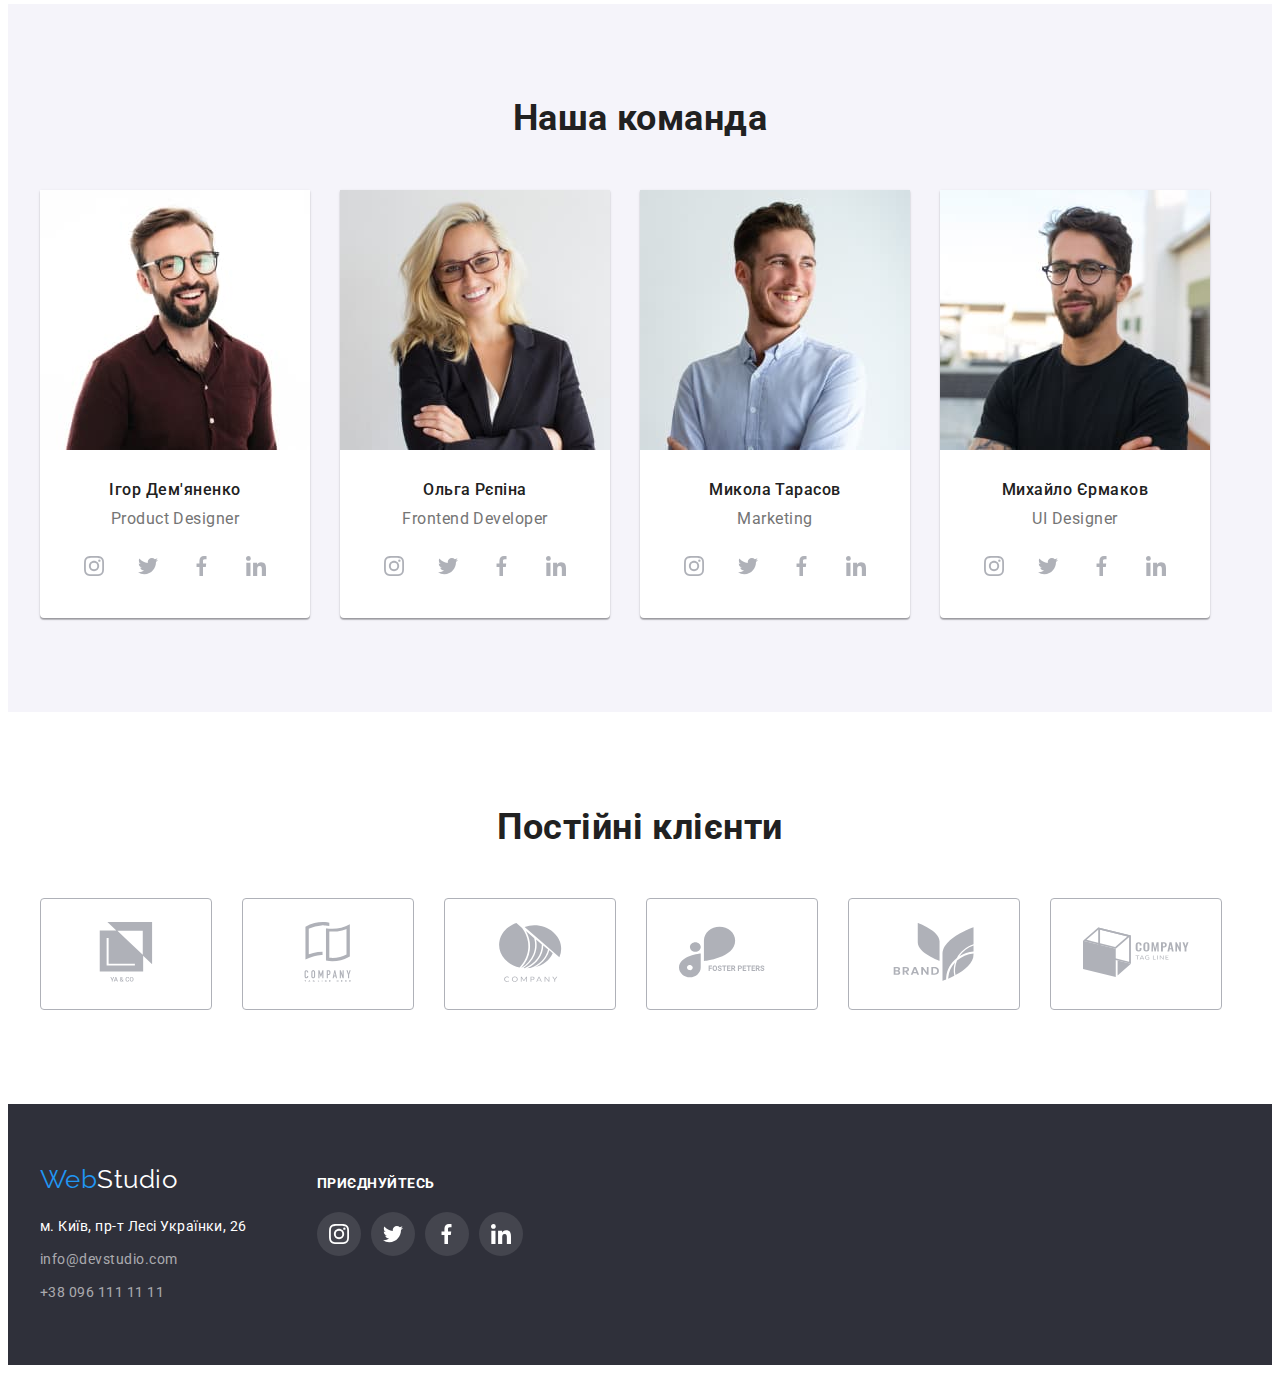
==== commit faf1c6f0: "Подправил модальное окно согласно ТЗ Домашки и добавил на него анимацию." ====
--- a/index.html
+++ b/index.html
@@ -51,7 +51,7 @@
         <section class="hero section">
             <div class="container">
                 <h1 class="hero-title">Ефективні рішення для<br> вашого бізнесу</h1>
-                <button class="hero-button" type="button">Замовити послугу</button>
+                <button class="hero-button" type="button" data-modal-open>Замовити послугу</button>
             </div>
         </section>
 
@@ -106,31 +106,6 @@
                 </ul>
             </div>
         </section>
-
-        <div class="backdrop is-hidden">
-            <div class="modal-hero">
-                <button class="button-modal" type="button">
-                    <svg width="30px" height="30px">
-                        <use href="./images/icons.svg#close"></use>
-                    </svg>
-                </button>
-            </div>
-        </div>
-
-        <script>
-            const refs = {
-                openModalBtn: document.querySelector("[data-open-modal]"),
-                closeModalBtn: document.querySelector("[data-close-modal]"),
-                backdrop: document.querySelector("[data-backdrop]"),
-            };
-
-            refs.openModalBtn.addEventListener("click", toggleModal);
-            refs.closeModalBtn.addEventListener("click", toggleModal);
-
-            refs.backdrop.addEventListener("click", logBackdropClick);
-
-            function toggleModal
-        </script>
 
         <section class="section-works section">
             <div class="container">
@@ -427,6 +402,16 @@
             </div>
         </div>
     </footer>
+    <div class="backdrop is-hidden" data-modal>
+        <div class="modal-hero">
+            <button class="button-modal" type="button" data-modal-close>
+                <svg width="30px" height="30px">
+                    <use href="./images/icons.svg#close"></use>
+                </svg>
+            </button>
+        </div>
+    </div>
+    <script src="./js/modal.js"></script>
 
 </body>
 
--- a/css/styles.css
+++ b/css/styles.css
@@ -286,49 +286,6 @@
     line-height: 1.71;
 }
 
-.backdrop {
-    position: fixed;
-    top: 0;
-    left: 0;
-    width: 100%;
-    height: 1024px;
-    background-color: rgba(0, 0, 0, 0.2);
-}
-
-.backdrop.is-hidden {
-    opacity: 0;
-    pointer-events: none;
-}
-
-.modal-hero {
-    position: absolute;
-
-    top: 50%;
-    left: 50%;
-
-    transform: translate(-50%, -50%);
-
-    width: 528px;
-    height: 581px;
-    border-radius: 4px;
-
-    background-color: var(--button-accent-color);
-    
-    box-shadow: 0px 2px 1px rgba(0, 0, 0, 0.2), 0px 1px 1px rgba(0, 0, 0, 0.14), 0px 1px 3px rgba(0, 0, 0, 0.12);
-}
-
-.button-modal {
-    position: absolute;
-
-    top: 8px;
-    right: 8px;
-
-    padding: 0px;
-    border: 0px;
-
-    background-color: var(--button-accent-color);
-}
-
 /* works and Staff */
 
 .section-works {
@@ -725,4 +682,57 @@
 .footer-link-icon:focus {
     background-color: var(--icon-bg-hover);
     outline: none;
+}
+
+/* modal window */
+
+.backdrop {
+    position: fixed;
+    top: 0;
+    width: 100%;
+    height: 100%;
+    background-color: rgba(0, 0, 0, 0.2);
+    transition: opacity 250ms linear, visibility 250ms linear;
+}
+
+.is-hidden {
+    opacity: 0;
+    visibility: hidden;
+    pointer-events: none;
+}
+
+.modal-hero {
+    position: absolute;
+
+    top: 50%;
+    left: 50%;
+
+    transform: translate(-50%, -50%) scale(1);
+    transition: transform 250ms linear;
+
+    width: 528px;
+    min-height: 581px;
+    border-radius: 4px;
+
+    background-color: var(--button-accent-color);
+
+    box-shadow: 0px 2px 1px rgba(0, 0, 0, 0.2), 0px 1px 1px rgba(0, 0, 0, 0.14), 0px 1px 3px rgba(0, 0, 0, 0.12);
+}
+
+.backdrop.is-hidden .modal-hero {
+    transform: translate(-50%, -50%) scale(0);
+}
+
+.button-modal {
+    position: absolute;
+
+    top: 8px;
+    right: 8px;
+
+    padding: 0px;
+    border: 0px;
+
+    background-color: transparent;
+
+    cursor: pointer;
 }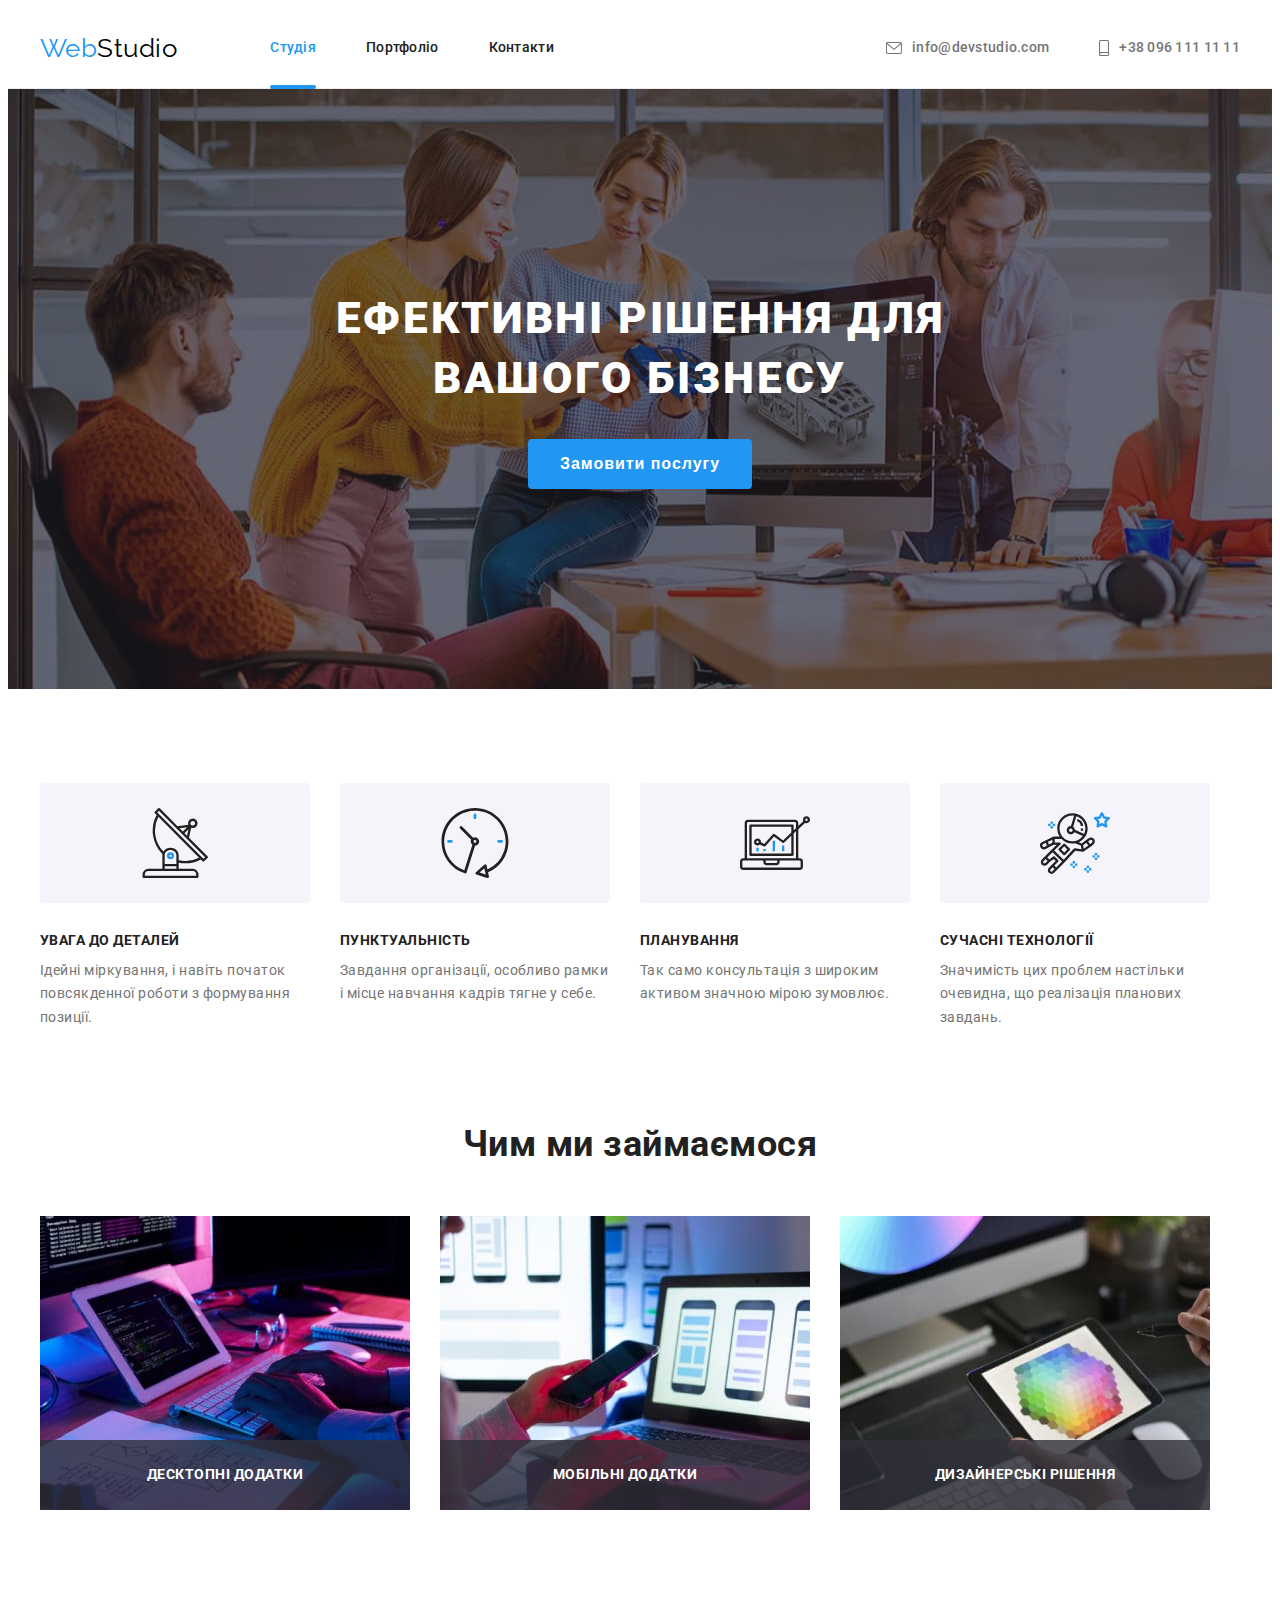
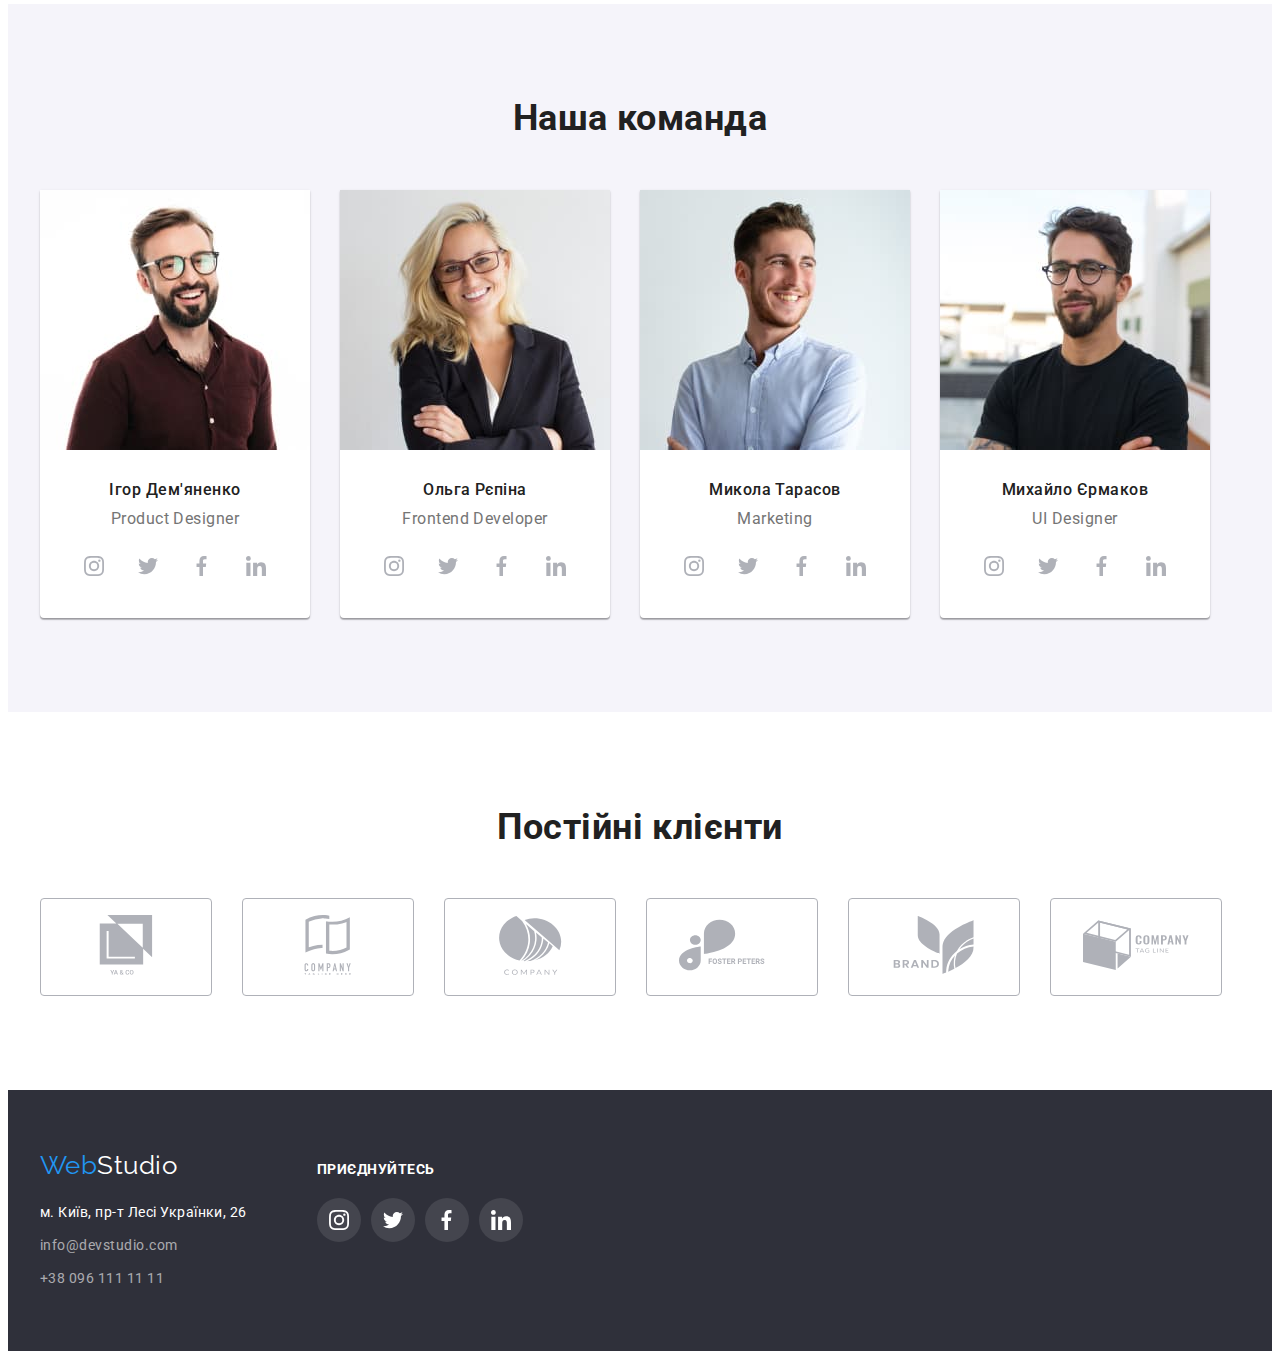
==== commit 527205a0: "Подправил на -1рх подчёркивание текущей страницы согласно ТЗ Домашки" ====
--- a/index.html
+++ b/index.html
@@ -298,7 +298,7 @@
                     <li>
                         <a class="clients-link" href="#">
                             <svg class="clients-icon" width="106px" height="60px">
-                                <use href="./images/icons.svg#yaco"></use>
+                                <use href="./images/icons.svg#yaco" width="106px" height="60px"></use>
                             </svg>
                         </a>
                     </li>
--- a/css/styles.css
+++ b/css/styles.css
@@ -101,7 +101,7 @@
 .site-nav a {
     display: block;
     padding-top: 32px;
-    padding-bottom: 28px;
+    padding-bottom: 32px;
     color: var(--title-text-color);
 
     font-weight: 500;
@@ -127,24 +127,25 @@
     color: var(--accent-color);
 }
 
-.item-studio::after {
+.item-studio {
+    position: relative;
+}
+
+.item-portfolio {
+    position: relative;
+}
+
+.link-current::after {
+    position: absolute;
+    bottom: -1px;
     content: "";
-    width: 48px;
+
+    display: block;
+
     height: 4px;
-    background-size: contain;
-}
-
-.item-portfolio::after {
-    content: "";
-    width: 78px;
-    height: 4px;
-    background-size: contain;
-}
-
-.item-portfolio::after,
-.item-studio::after {
-    background-image: url(../images/hover.svg);
-    display: block;
+    width: 100%;
+    border-radius: 2px;
+    background: var(--accent-color);
 }
 
 .contacts-list {
@@ -441,7 +442,7 @@
     display: block;
     border: 1px solid var(--icon-staff);
     text-align: center;
-    padding: 23px 32px;
+    padding: 16px 32px;
     border-radius: 4px;
 
     transition-property: border;
@@ -458,6 +459,7 @@
 
 .clients-icon {
     fill: var(--icon-staff);
+
     transition-property: fill;
     transition-duration: 250ms;
     transition-timing-function: cubic-bezier(0.4, 0, 0.2, 1);
@@ -503,9 +505,20 @@
 }
 
 .hero-button {
+    display: inline-block;
     color: var(--button-accent-color);
     background-color: var(--accent-color);
+    
+    transition-property: box-shadow;
+    transition-duration: 250ms;
+    transition-timing-function: cubic-bezier(0.4, 0, 0.2, 1);
+
     outline: none;
+}
+
+.hero-button:hover,
+.hero-button:focus {
+    box-shadow: 0px 4px 4px rgba(0, 0, 0, 0.15);
 }
 
 .button-all {
@@ -532,6 +545,38 @@
     display: block;
     box-shadow: 1px 4px 6px rgba(0, 0, 0, 0.16), 0px 4px 4px rgba(0, 0, 0, 0.06), 0px 1px 1px rgba(0, 0, 0, 0.12);
     outline: none;
+}
+
+.img-card {
+    position: relative;
+    overflow: hidden;
+}
+
+.filter-link:hover .filter-card-text,
+.filter-link:focus .filter-card-text {
+    transform: translateY(0);
+}
+
+.filter-card-text {
+    position: absolute;
+    top: 0;
+
+    padding: 63px 24px;
+    width: 370px;
+    height: 100%;
+
+    transform: translateY(100%);
+
+    font-family: Roboto;
+    font-weight: 400;
+    font-size: 18px;
+    line-height: 1.55;
+    color: var(--button-accent-color);
+    background-color: rgba(33, 150, 243, 0.9);
+
+    transition-property: transform;
+    transition-duration: 250ms;
+    transition-timing-function: cubic-bezier(0.4, 0, 0.2, 1);
 }
 
 .filter-title {
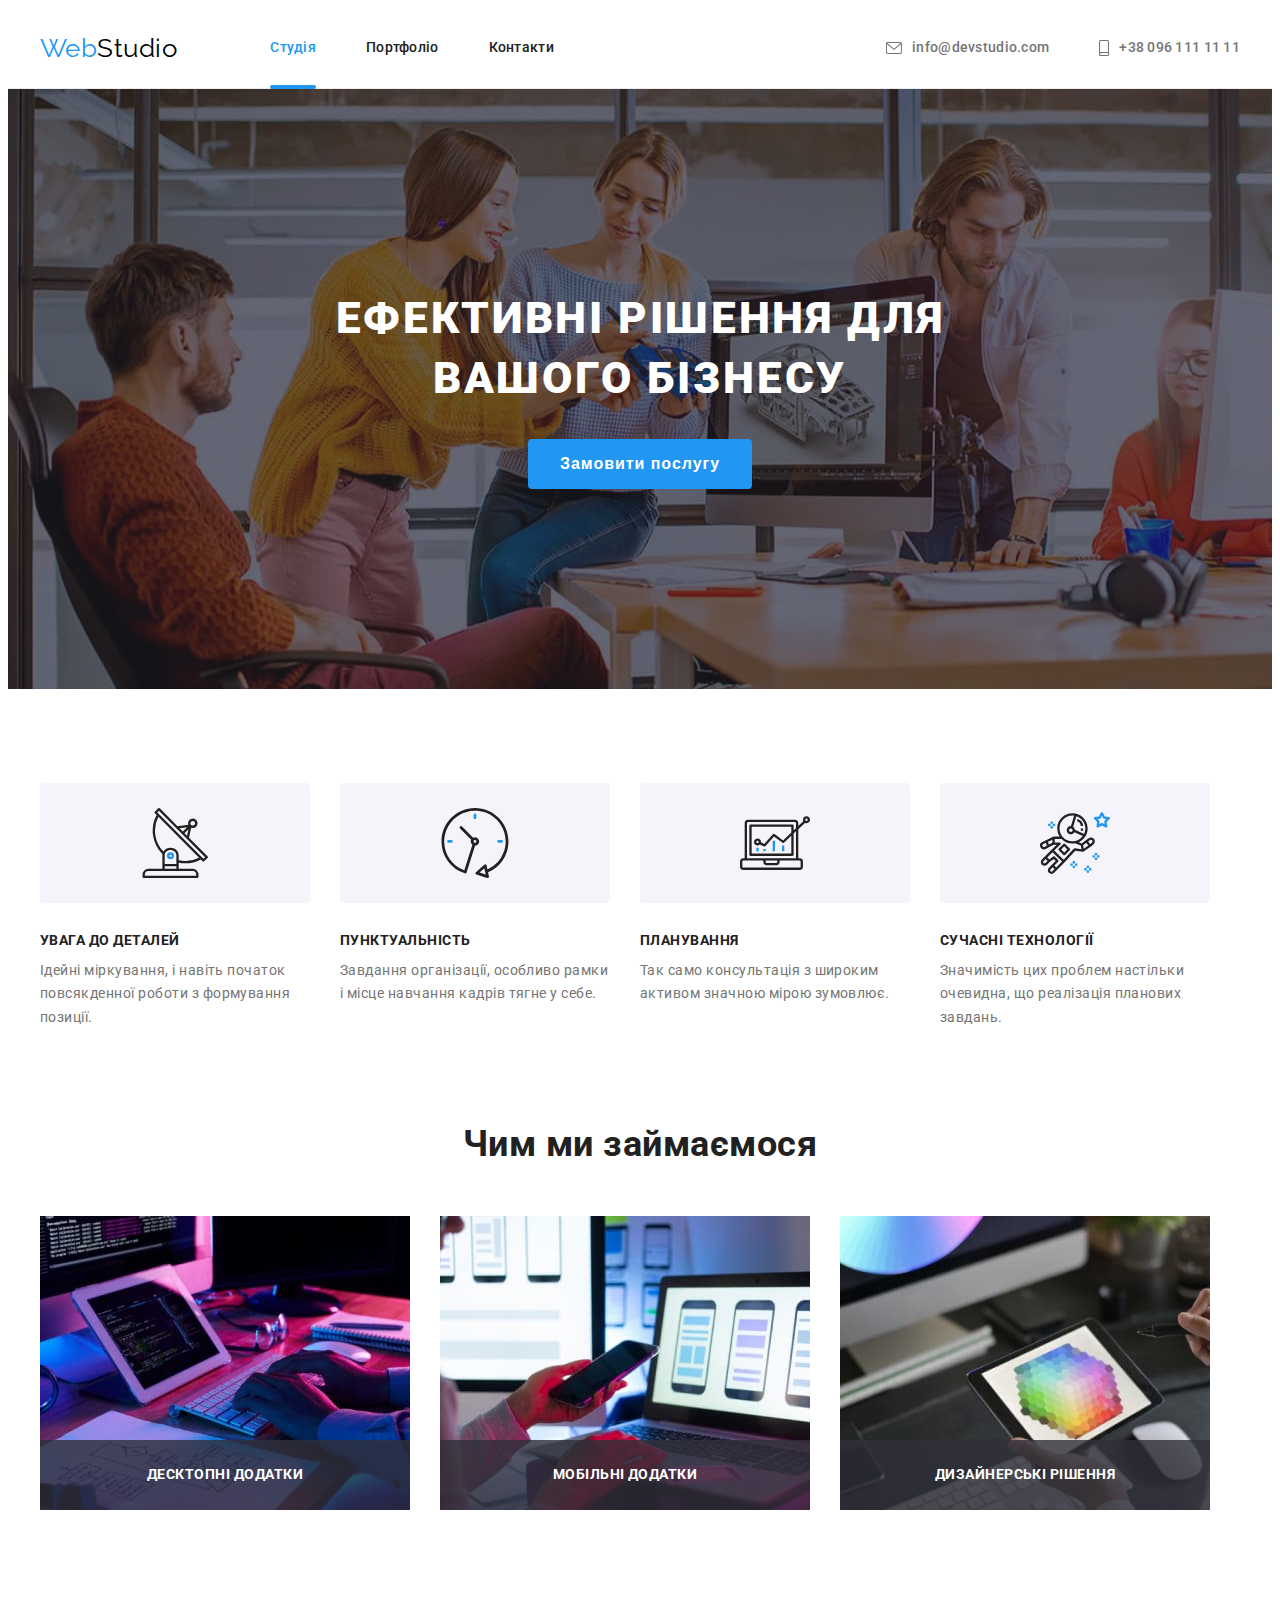
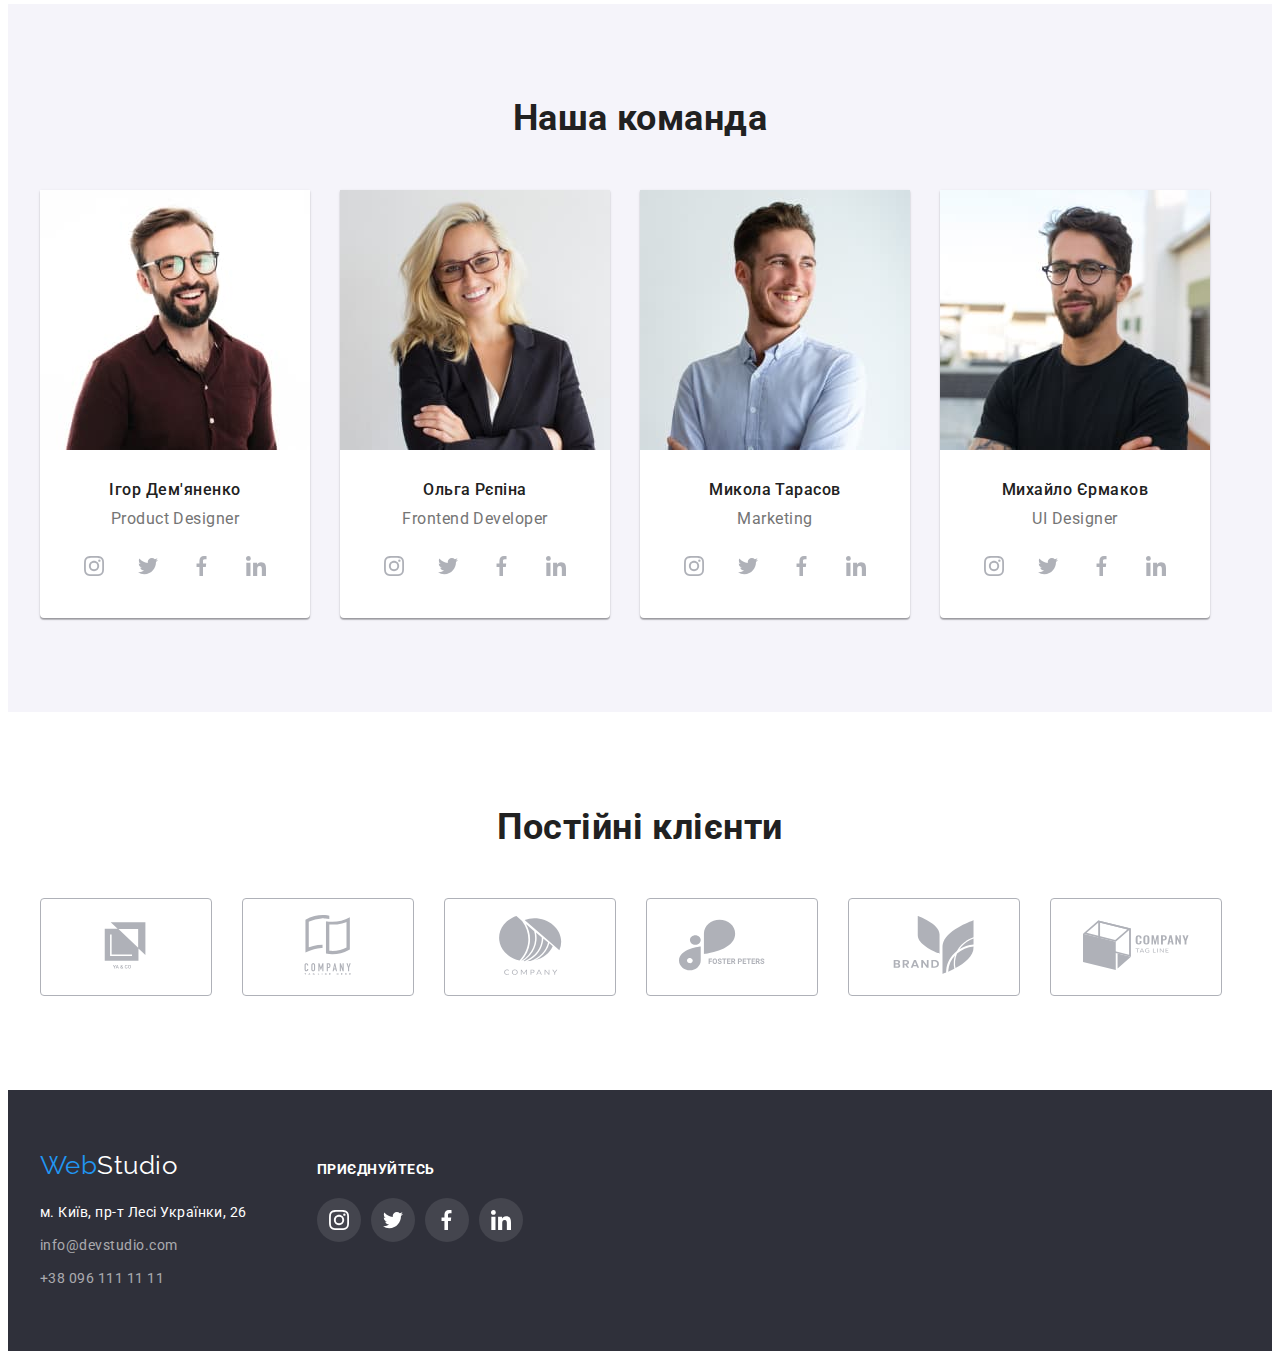
==== commit 73a657ac: "Попробовал подправить размер иконки на Клиентах" ====
--- a/index.html
+++ b/index.html
@@ -298,7 +298,7 @@
                     <li>
                         <a class="clients-link" href="#">
                             <svg class="clients-icon" width="106px" height="60px">
-                                <use href="./images/icons.svg#yaco" width="106px" height="60px"></use>
+                                <use href="./images/icons.svg#yaco"></use>
                             </svg>
                         </a>
                     </li>
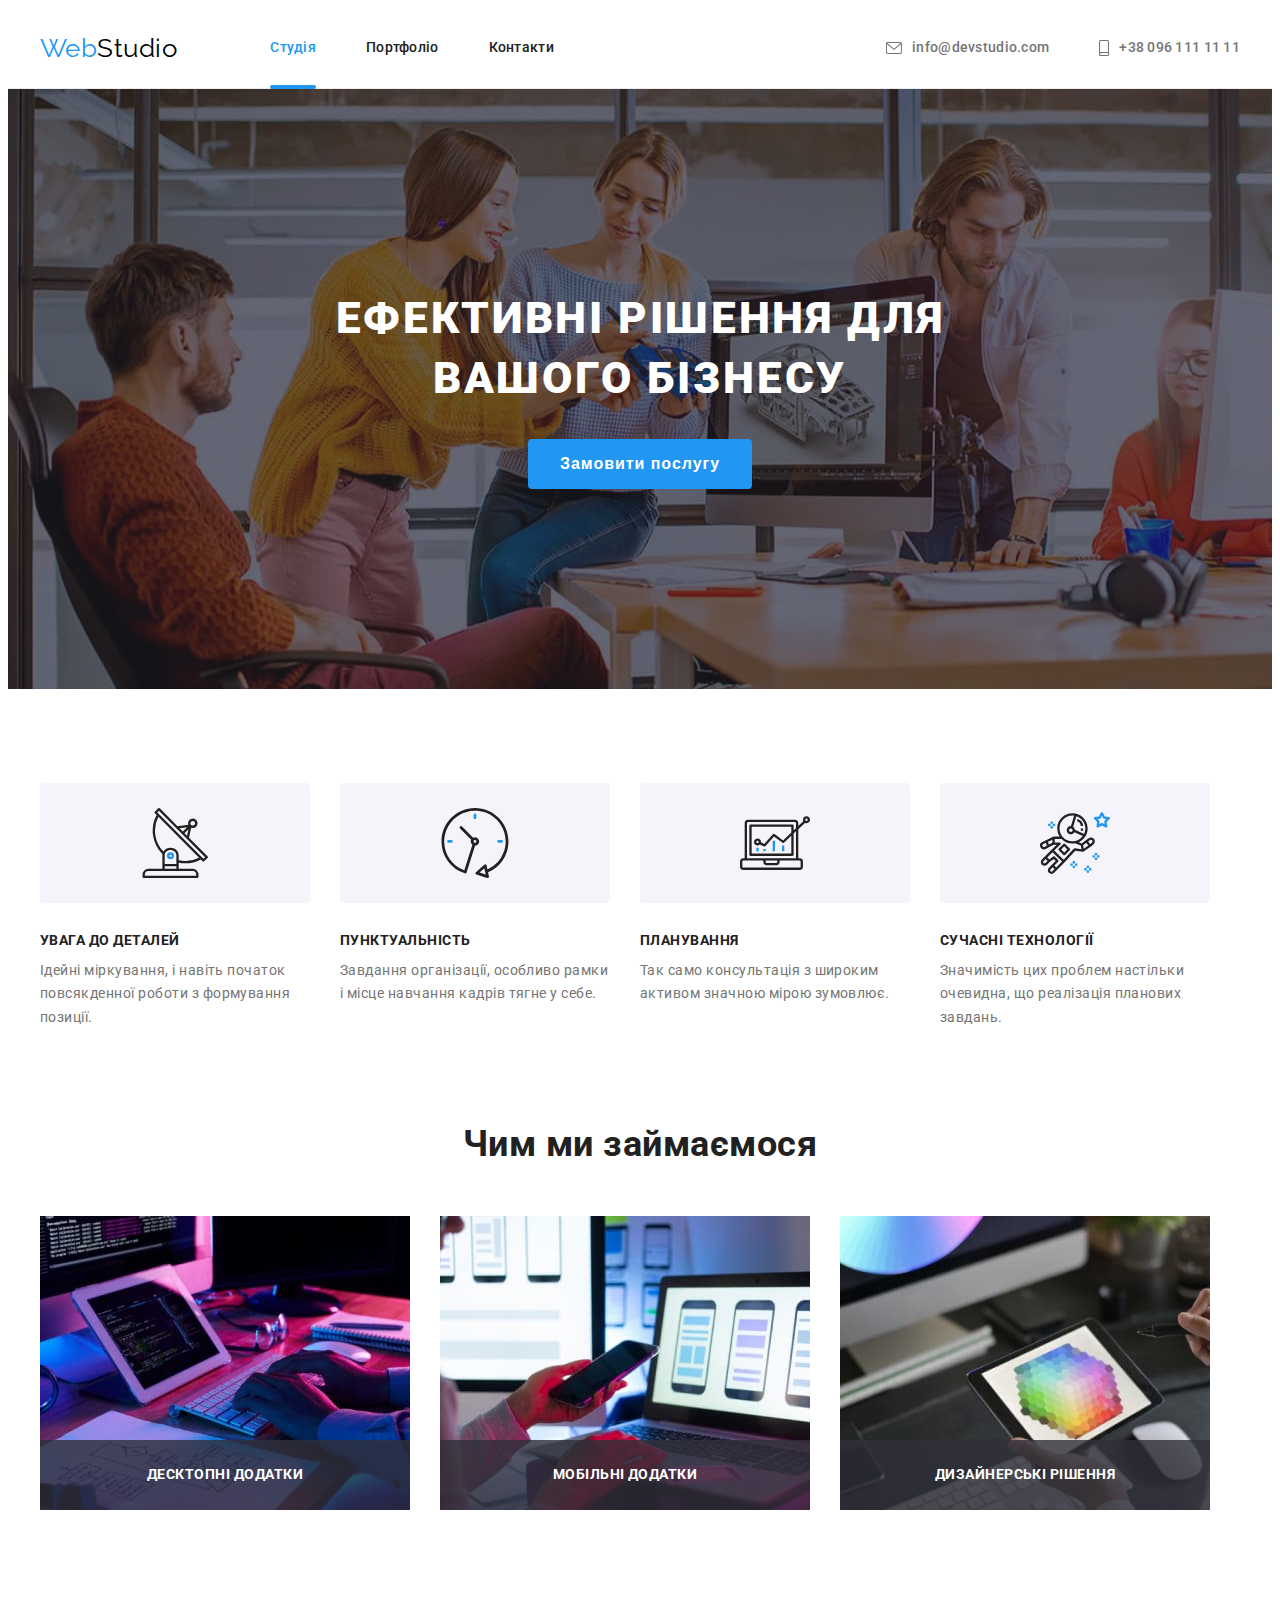
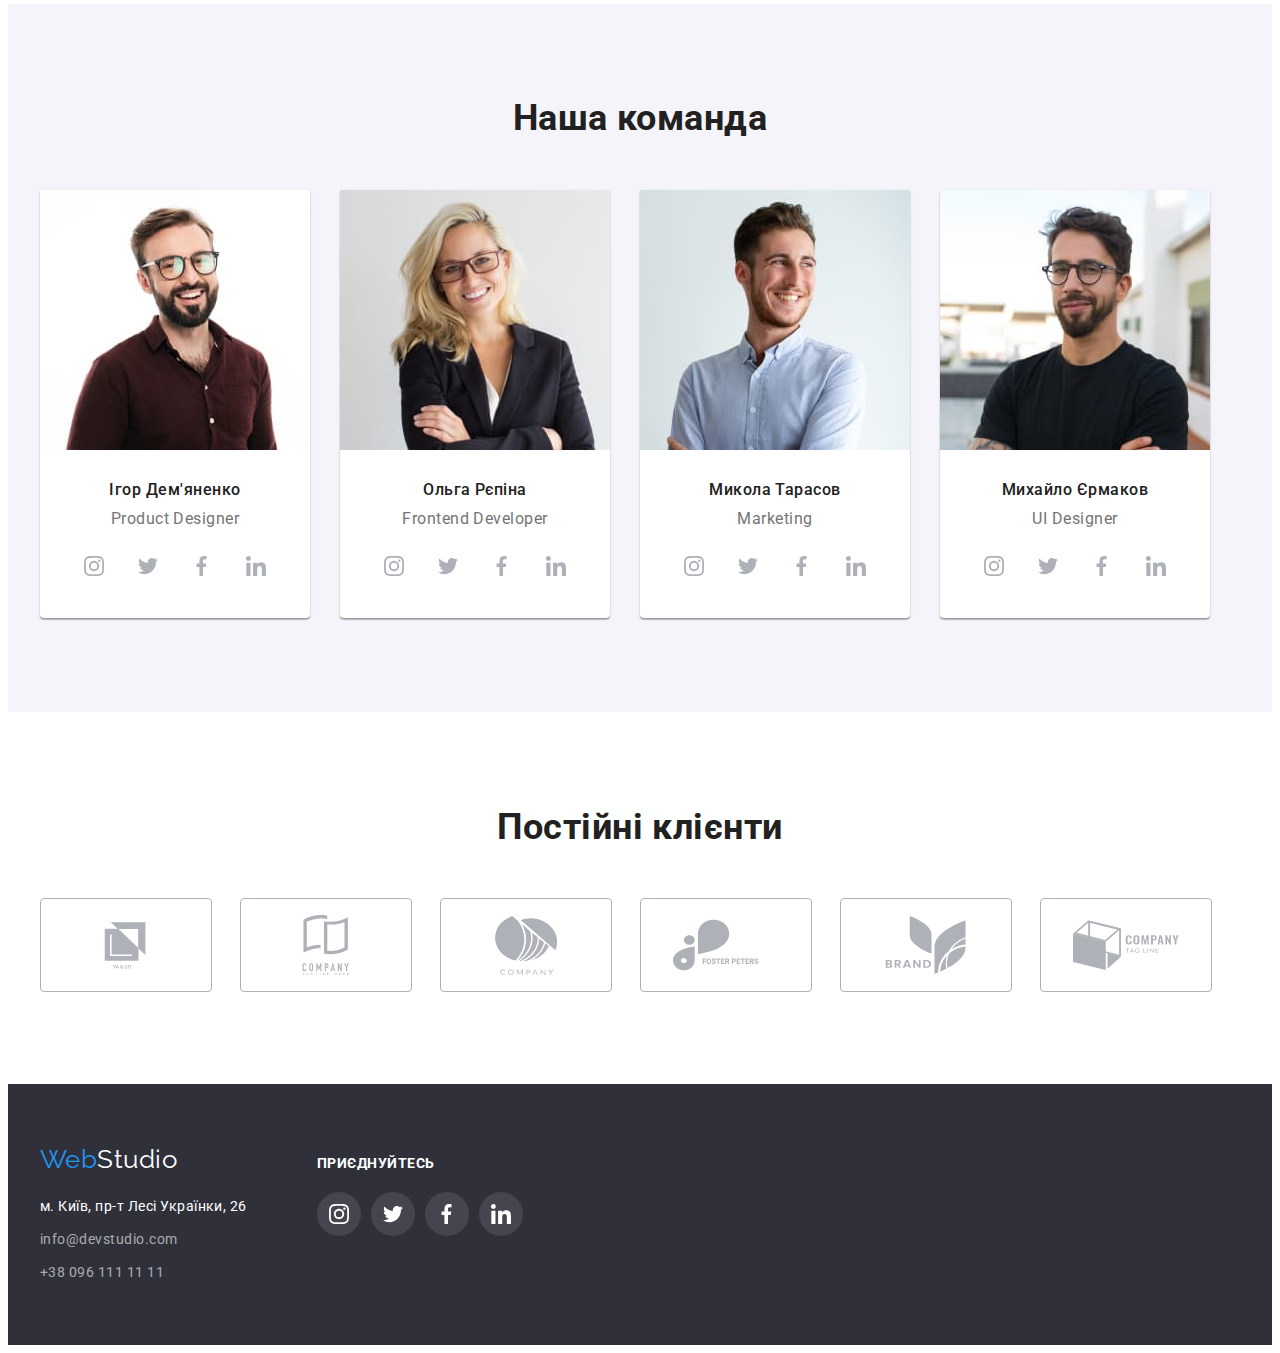
==== commit 724671d7: "Подправил размеры конечной картинки в "Постійні клієнти" согласно макета ТЗ Домашки." ====
--- a/index.html
+++ b/index.html
@@ -295,42 +295,42 @@
             <div class="container">
                 <h2 class="clients-title">Постійні клієнти</h2>
                 <ul class="list-clients">
-                    <li>
+                    <li class="item-clients">
                         <a class="clients-link" href="#">
                             <svg class="clients-icon" width="106px" height="60px">
                                 <use href="./images/icons.svg#yaco"></use>
                             </svg>
                         </a>
                     </li>
-                    <li>
+                    <li class="item-clients">
                         <a class="clients-link" href="#">
                             <svg class="clients-icon" width="106px" height="60px">
                                 <use href="./images/icons.svg#tag-company"></use>
                             </svg>
                         </a>
                     </li>
-                    <li>
+                    <li class="item-clients">
                         <a class="clients-link" href="#">
                             <svg class="clients-icon" width="106px" height="60px">
                                 <use href="./images/icons.svg#ellipse-company"></use>
                             </svg>
                         </a>
                     </li>
-                    <li>
+                    <li class="item-clients">
                         <a class="clients-link" href="#">
                             <svg class="clients-icon" width="106px" height="60px">
                                 <use href="./images/icons.svg#foster"></use>
                             </svg>
                         </a>
                     </li>
-                    <li>
+                    <li class="item-clients">
                         <a class="clients-link" href="#">
                             <svg class="clients-icon" width="106px" height="60px">
                                 <use href="./images/icons.svg#brand"></use>
                             </svg>
                         </a>
                     </li>
-                    <li>
+                    <li class="item-clients">
                         <a class="clients-link" href="#">
                             <svg class="clients-icon" width="106px" height="60px">
                                 <use href="./images/icons.svg#tag-line"></use>
--- a/css/styles.css
+++ b/css/styles.css
@@ -438,12 +438,22 @@
     gap: 30px;
 }
 
+.item-clients {
+    width: 170px;
+    height: 92px;
+}
+
 .clients-link {
-    display: block;
+    display: flex;
+
+    width: 100%;
+    height: 100%;
     border: 1px solid var(--icon-staff);
-    text-align: center;
-    padding: 16px 32px;
+    
     border-radius: 4px;
+
+    align-items: center;
+    justify-content: center;
 
     transition-property: border;
     transition-duration: 250ms;
